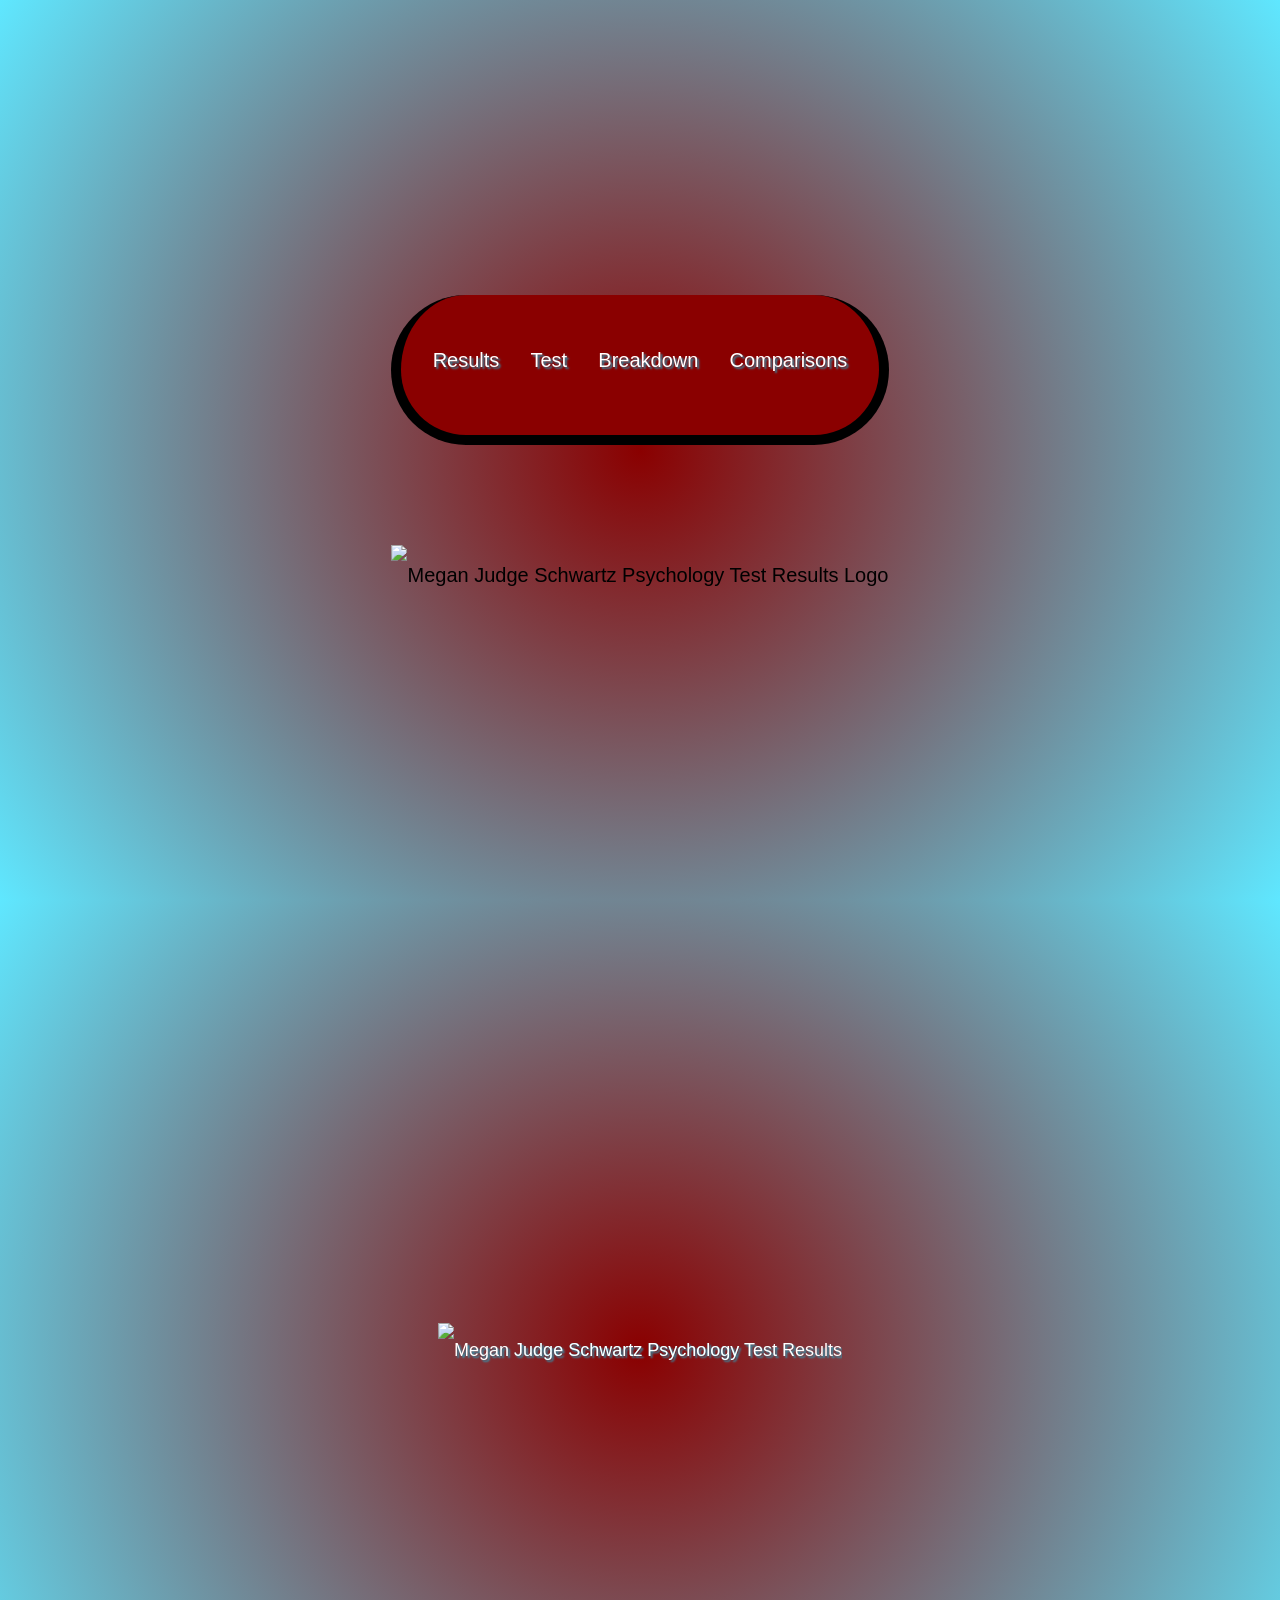
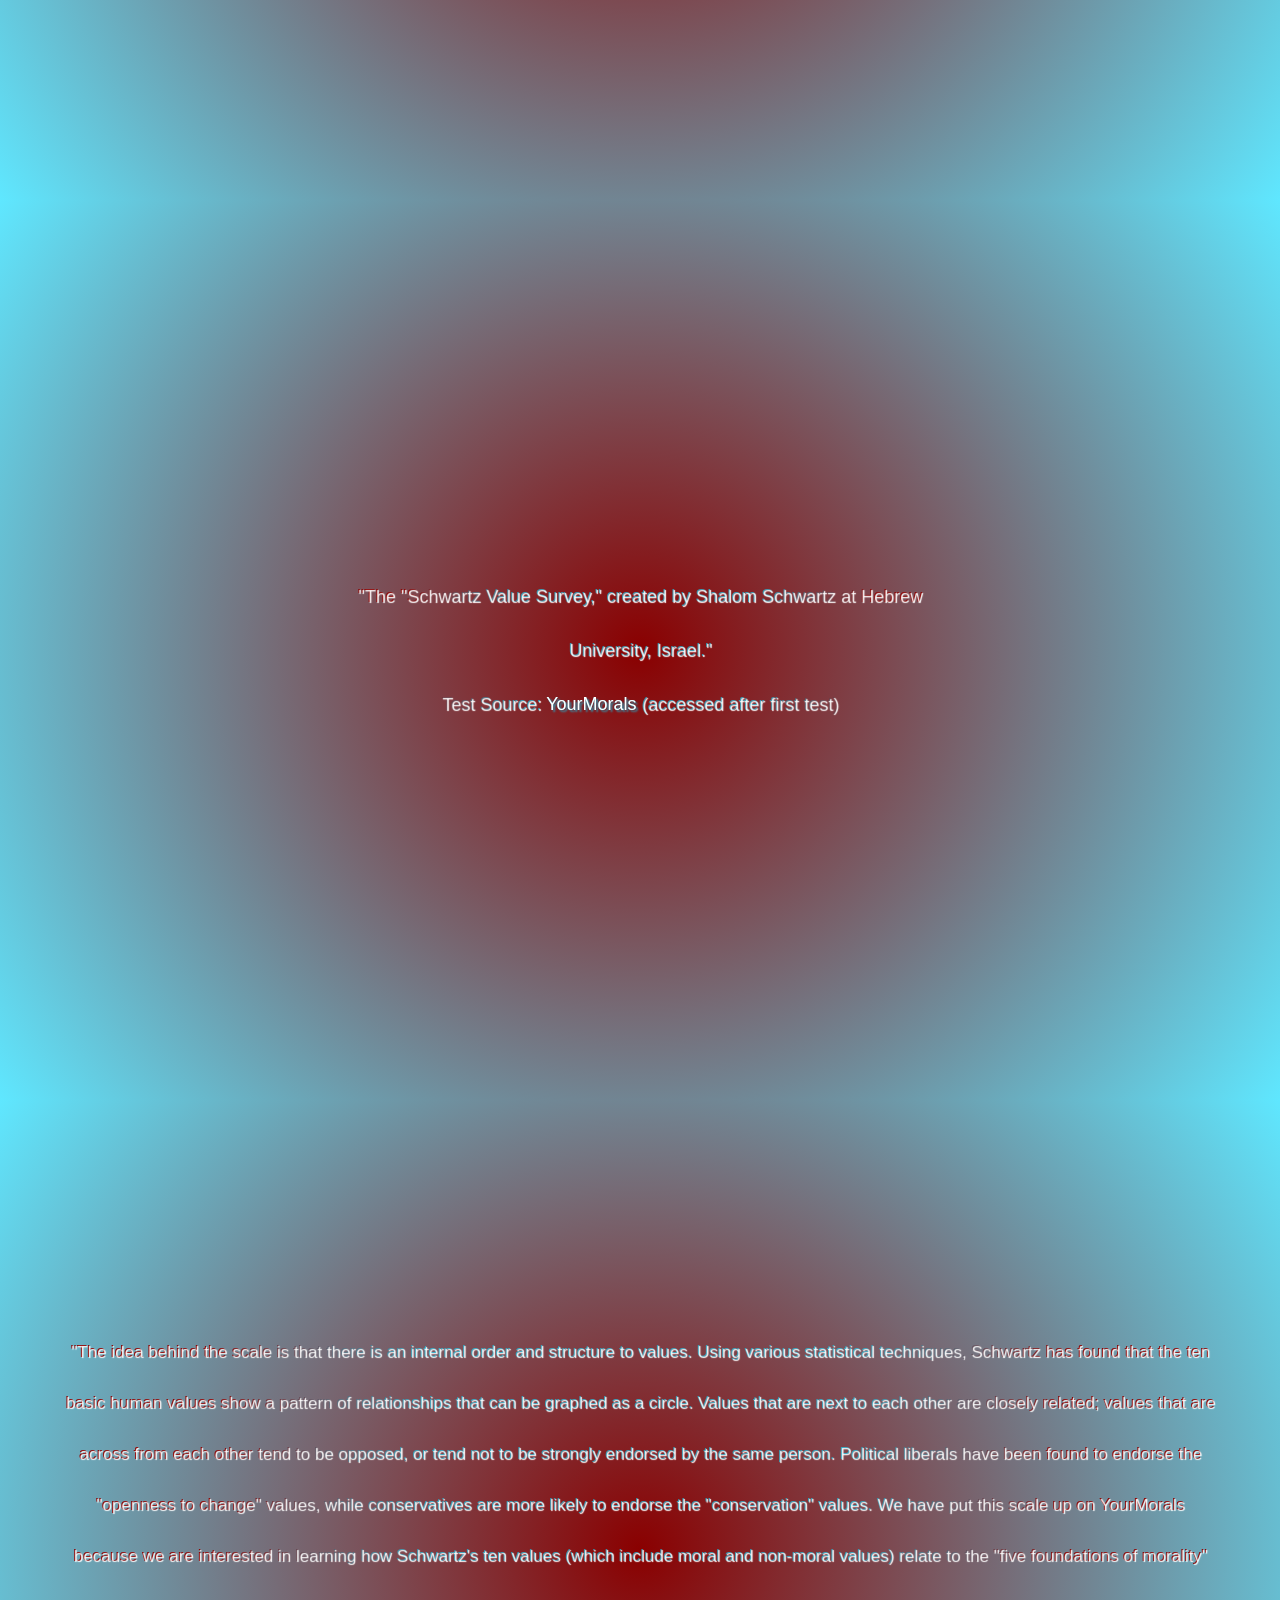
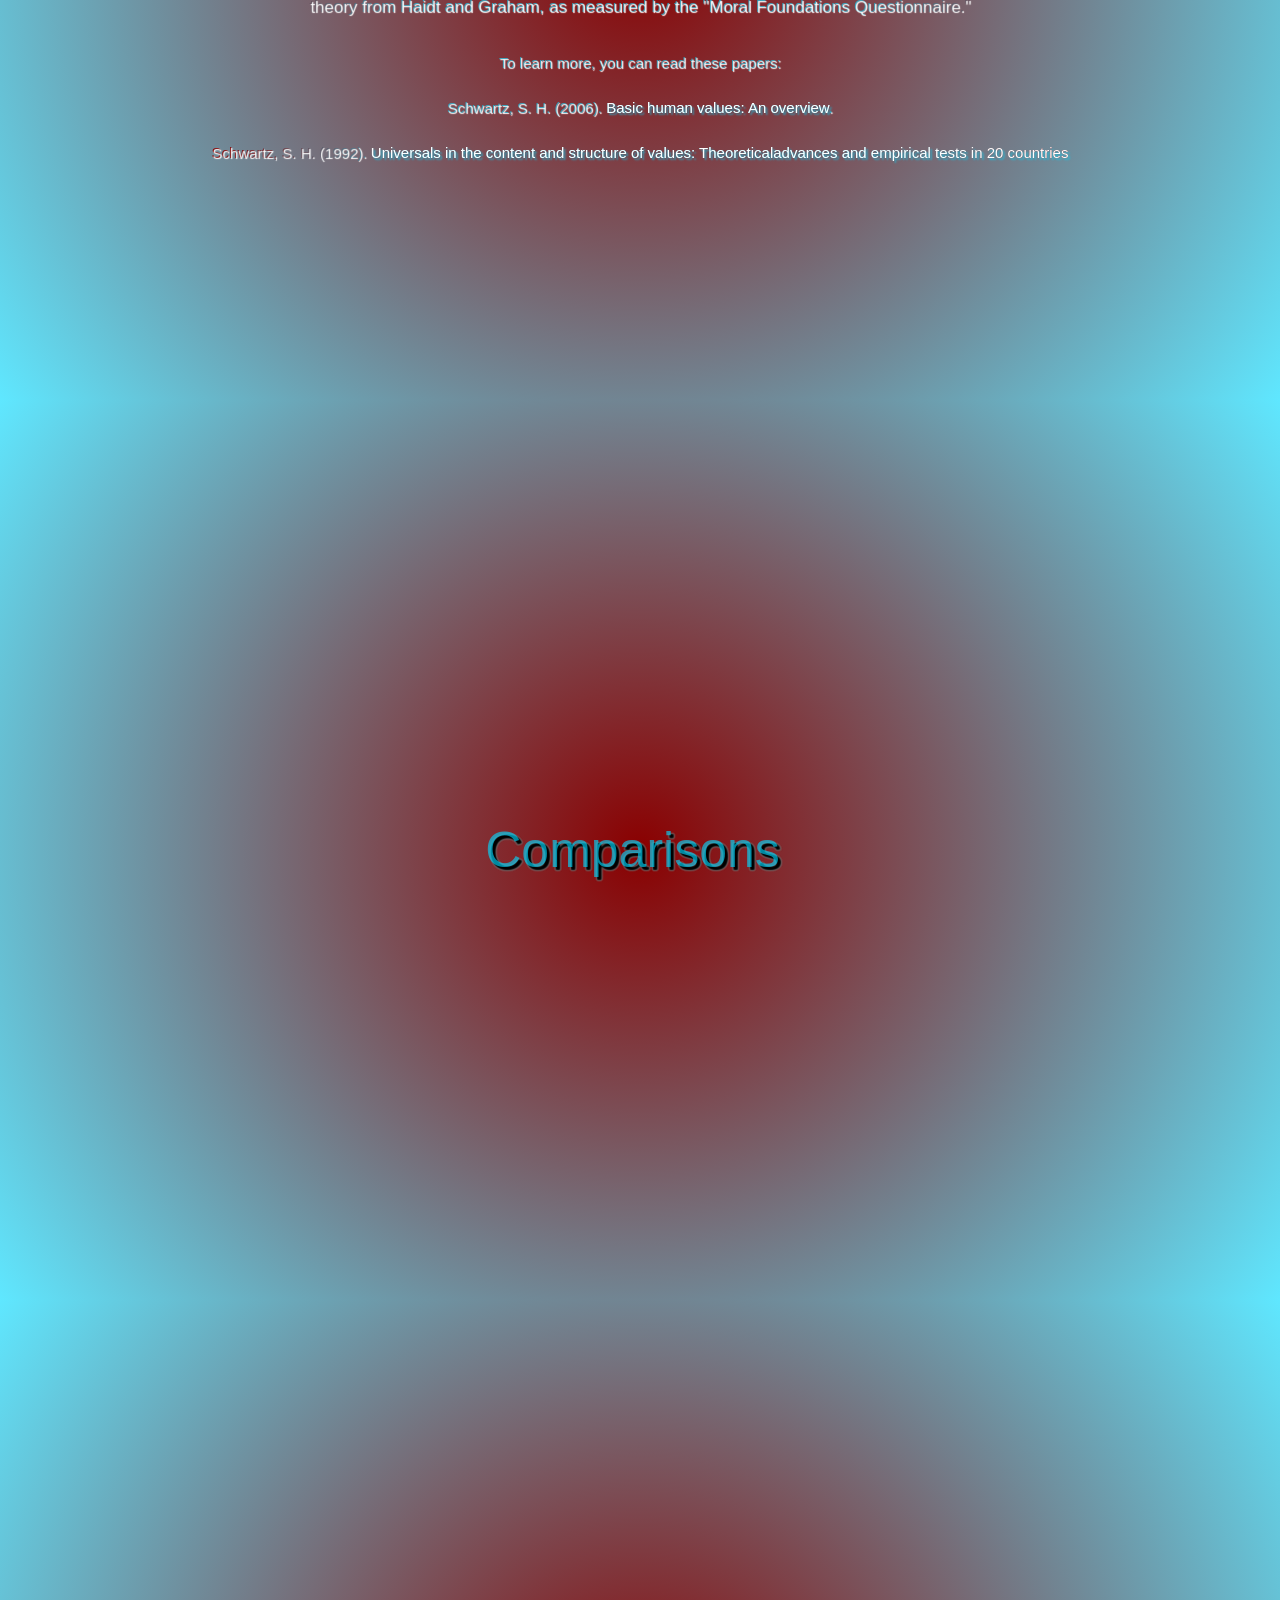
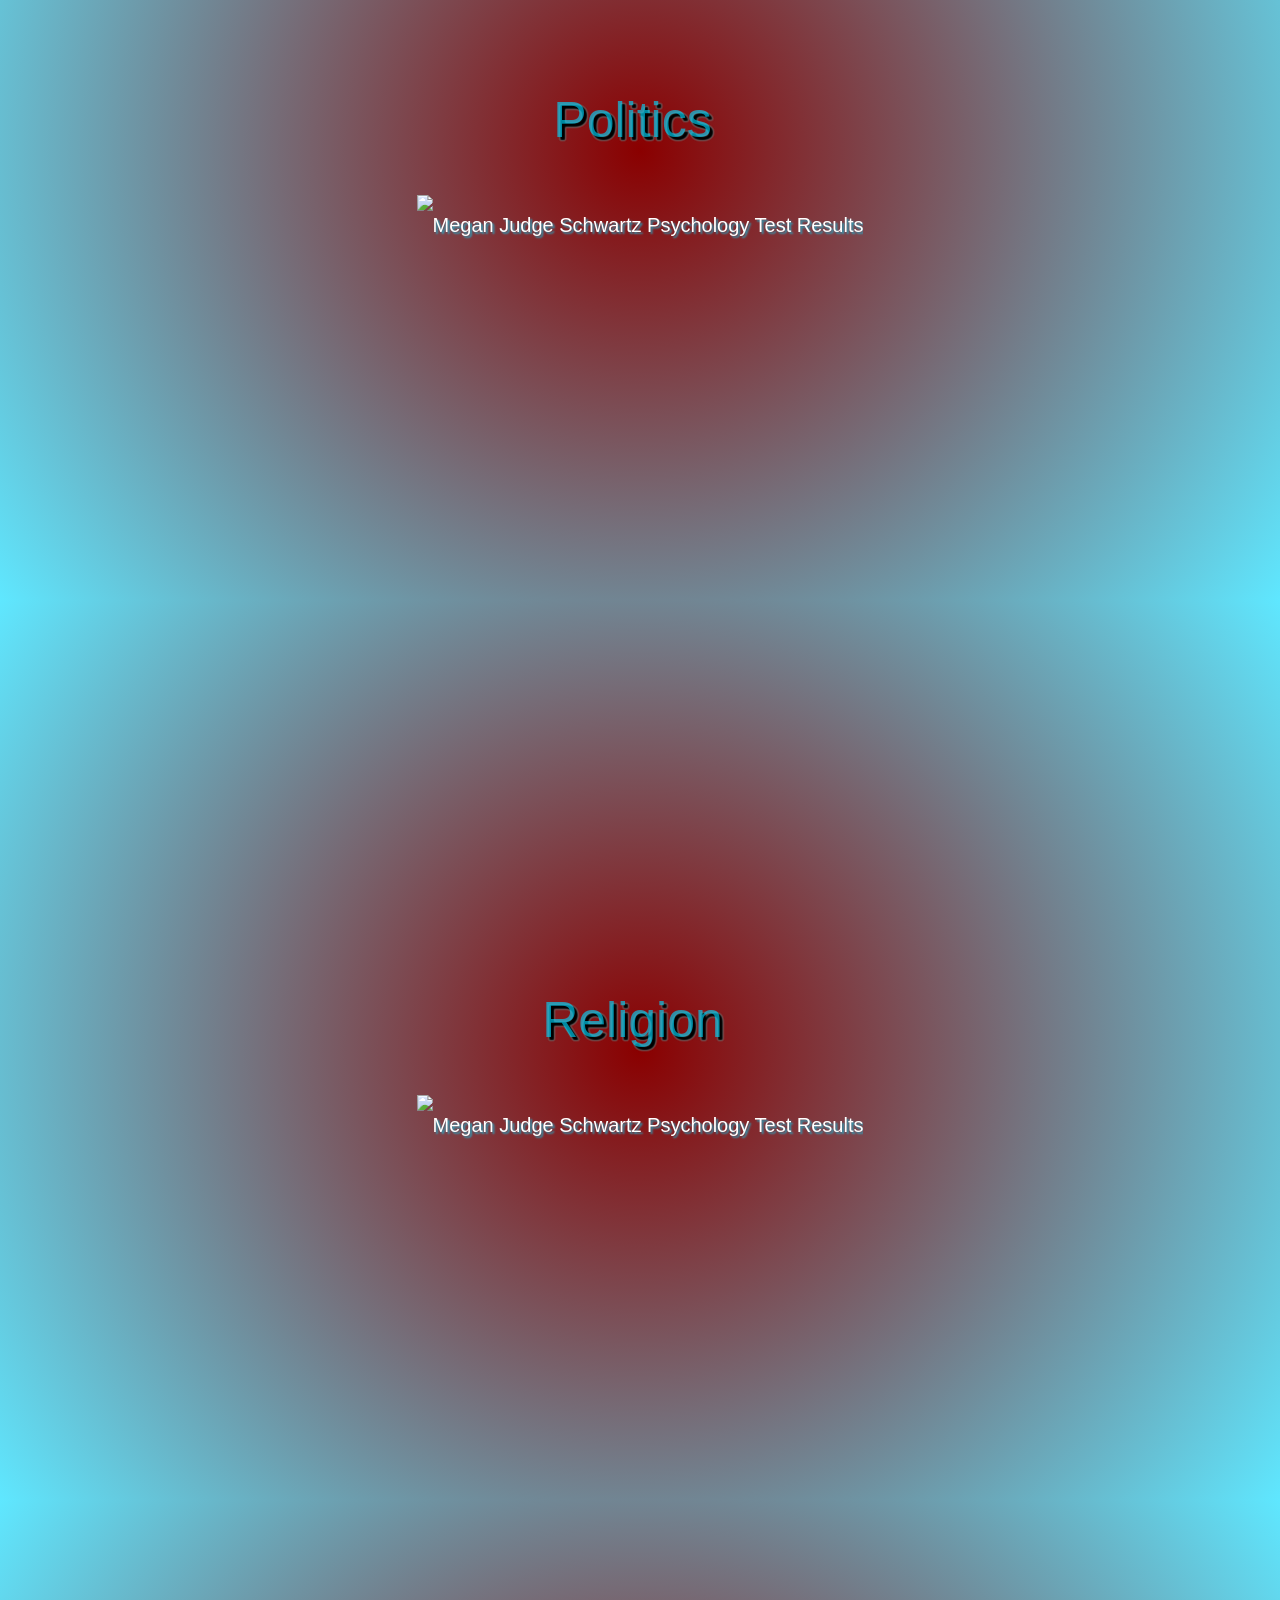
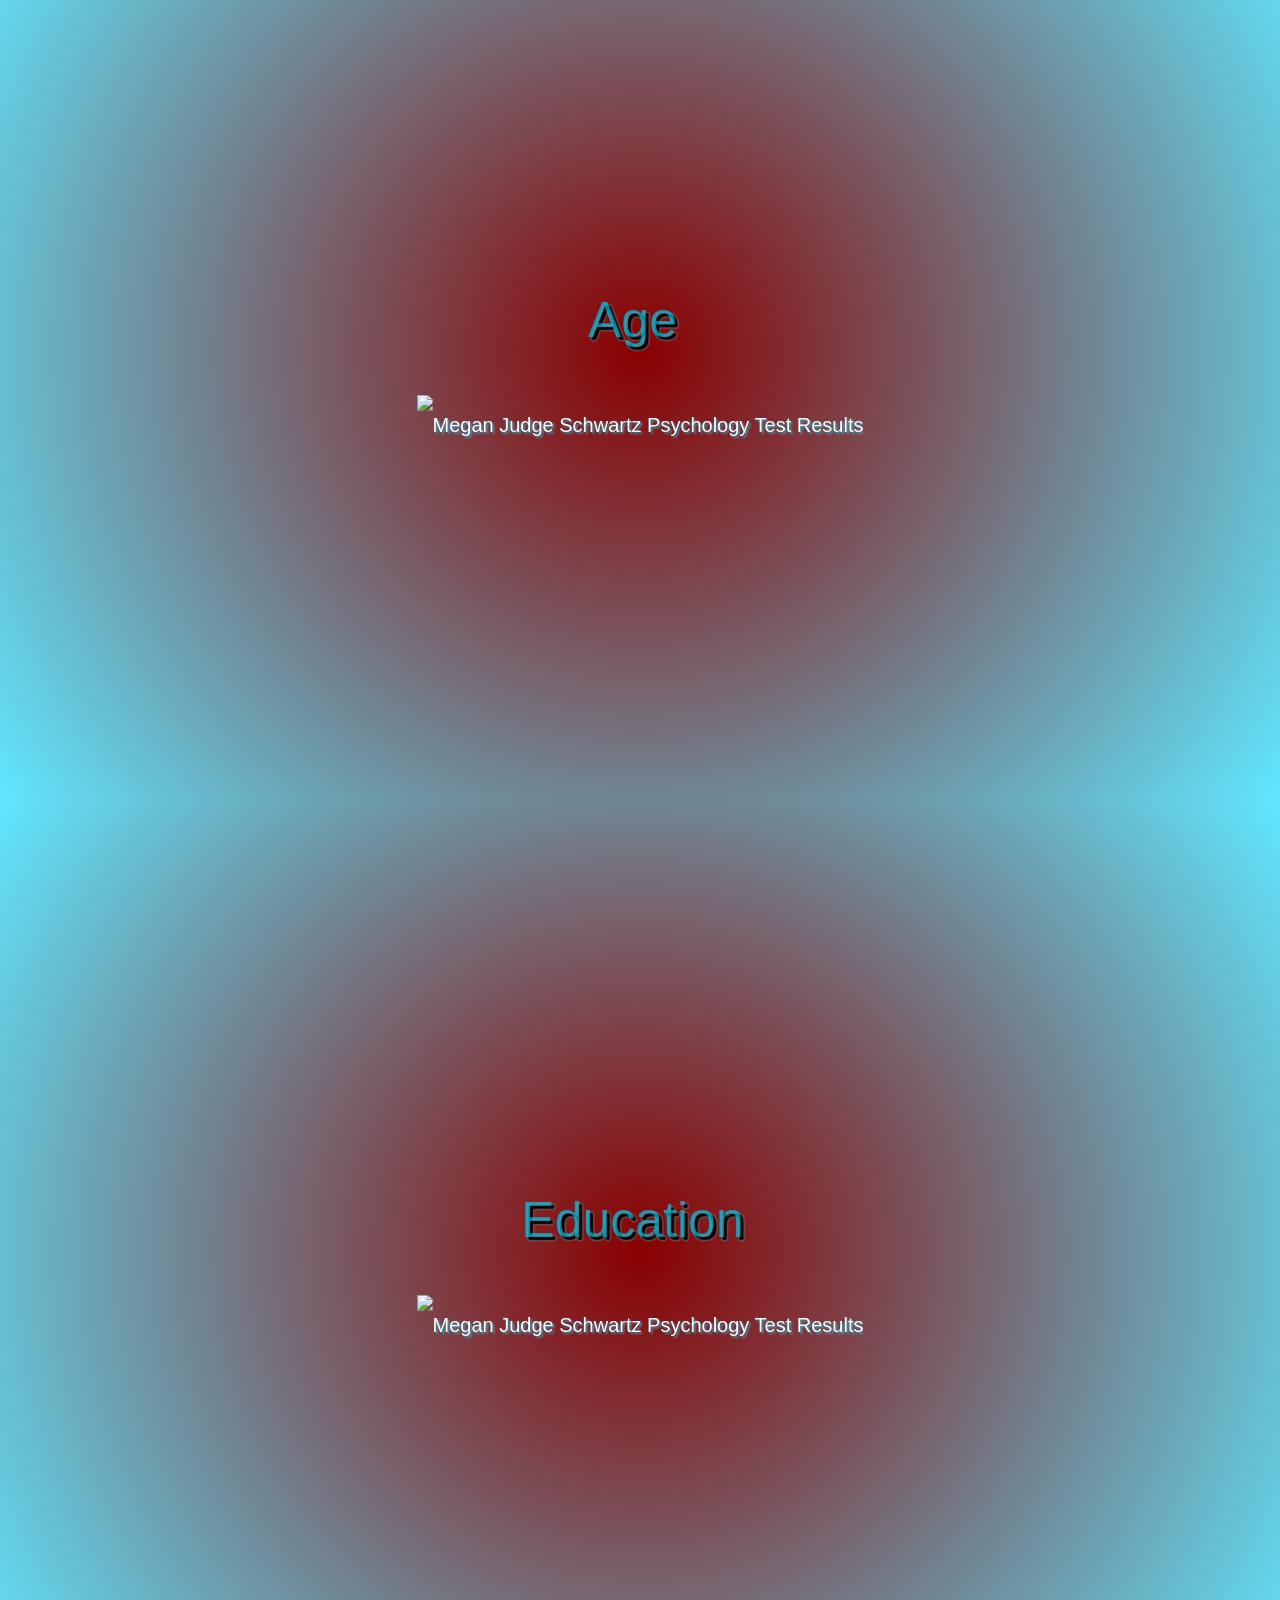
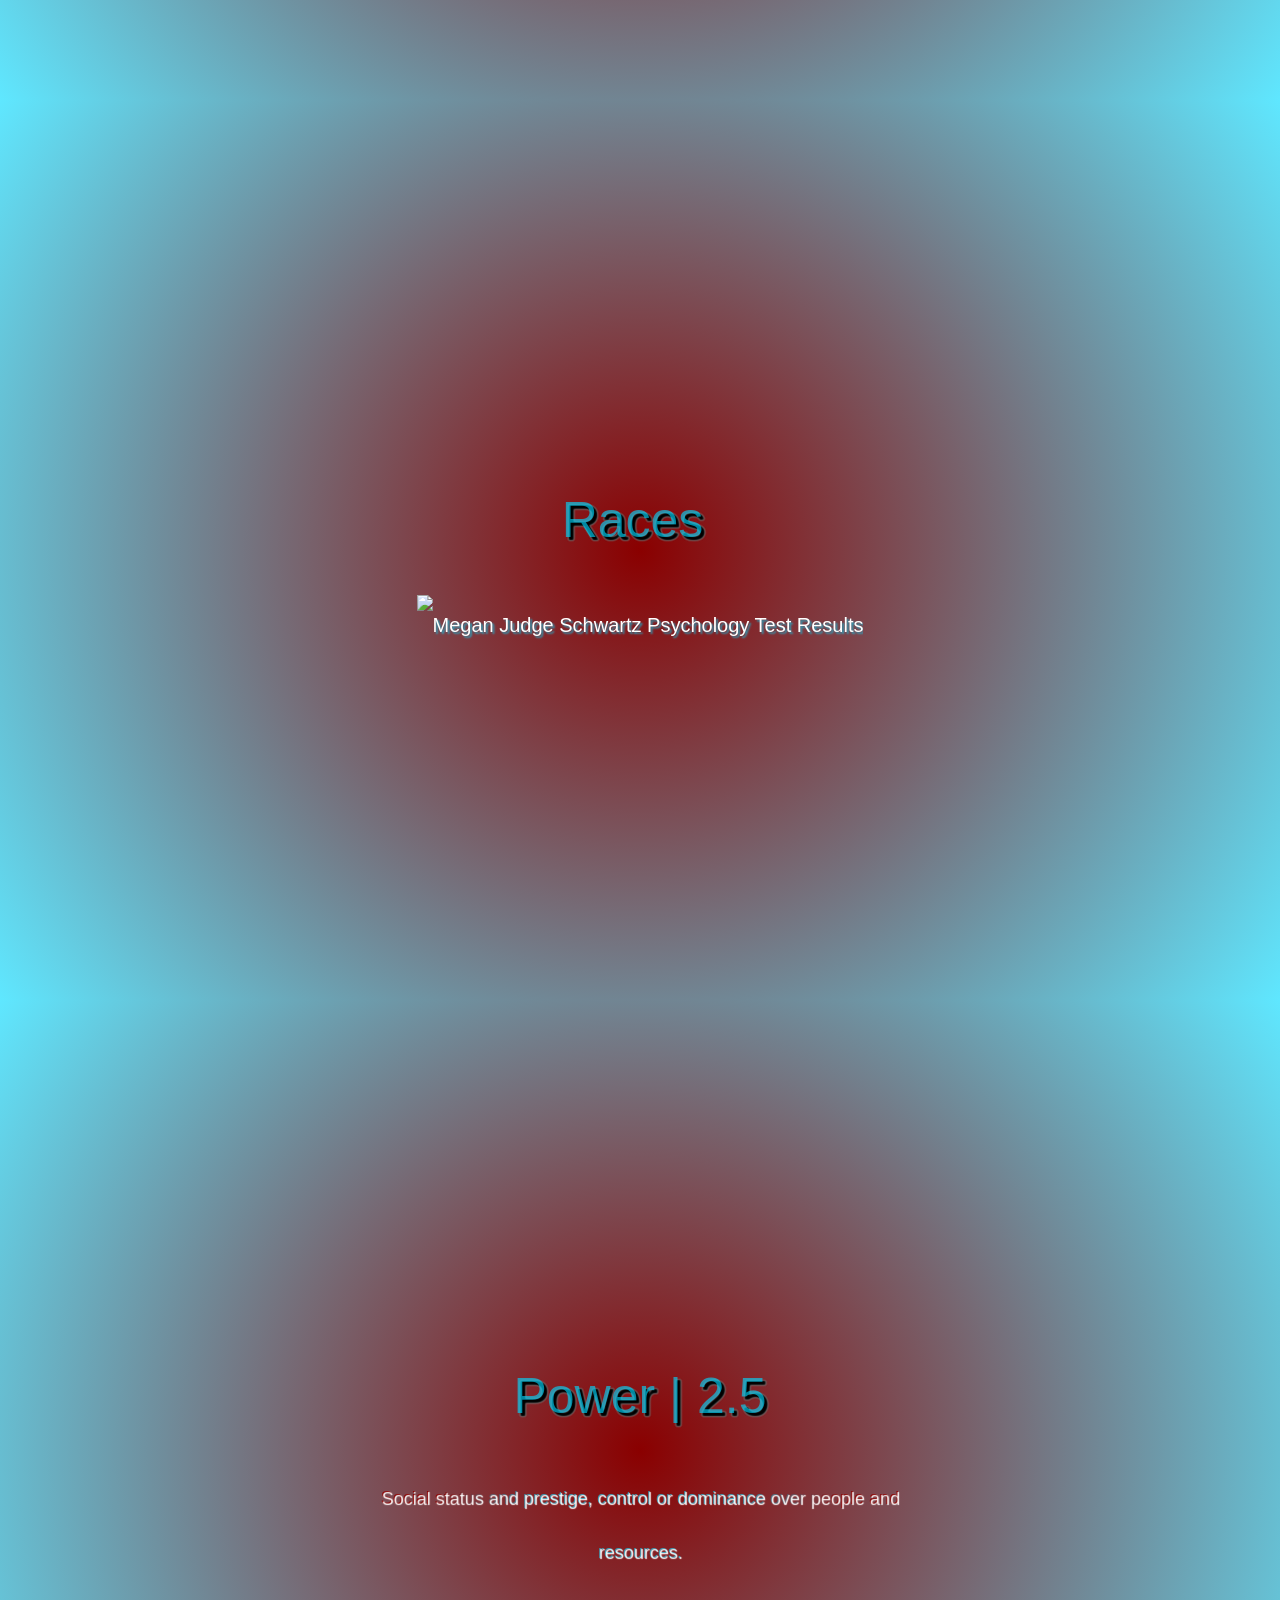
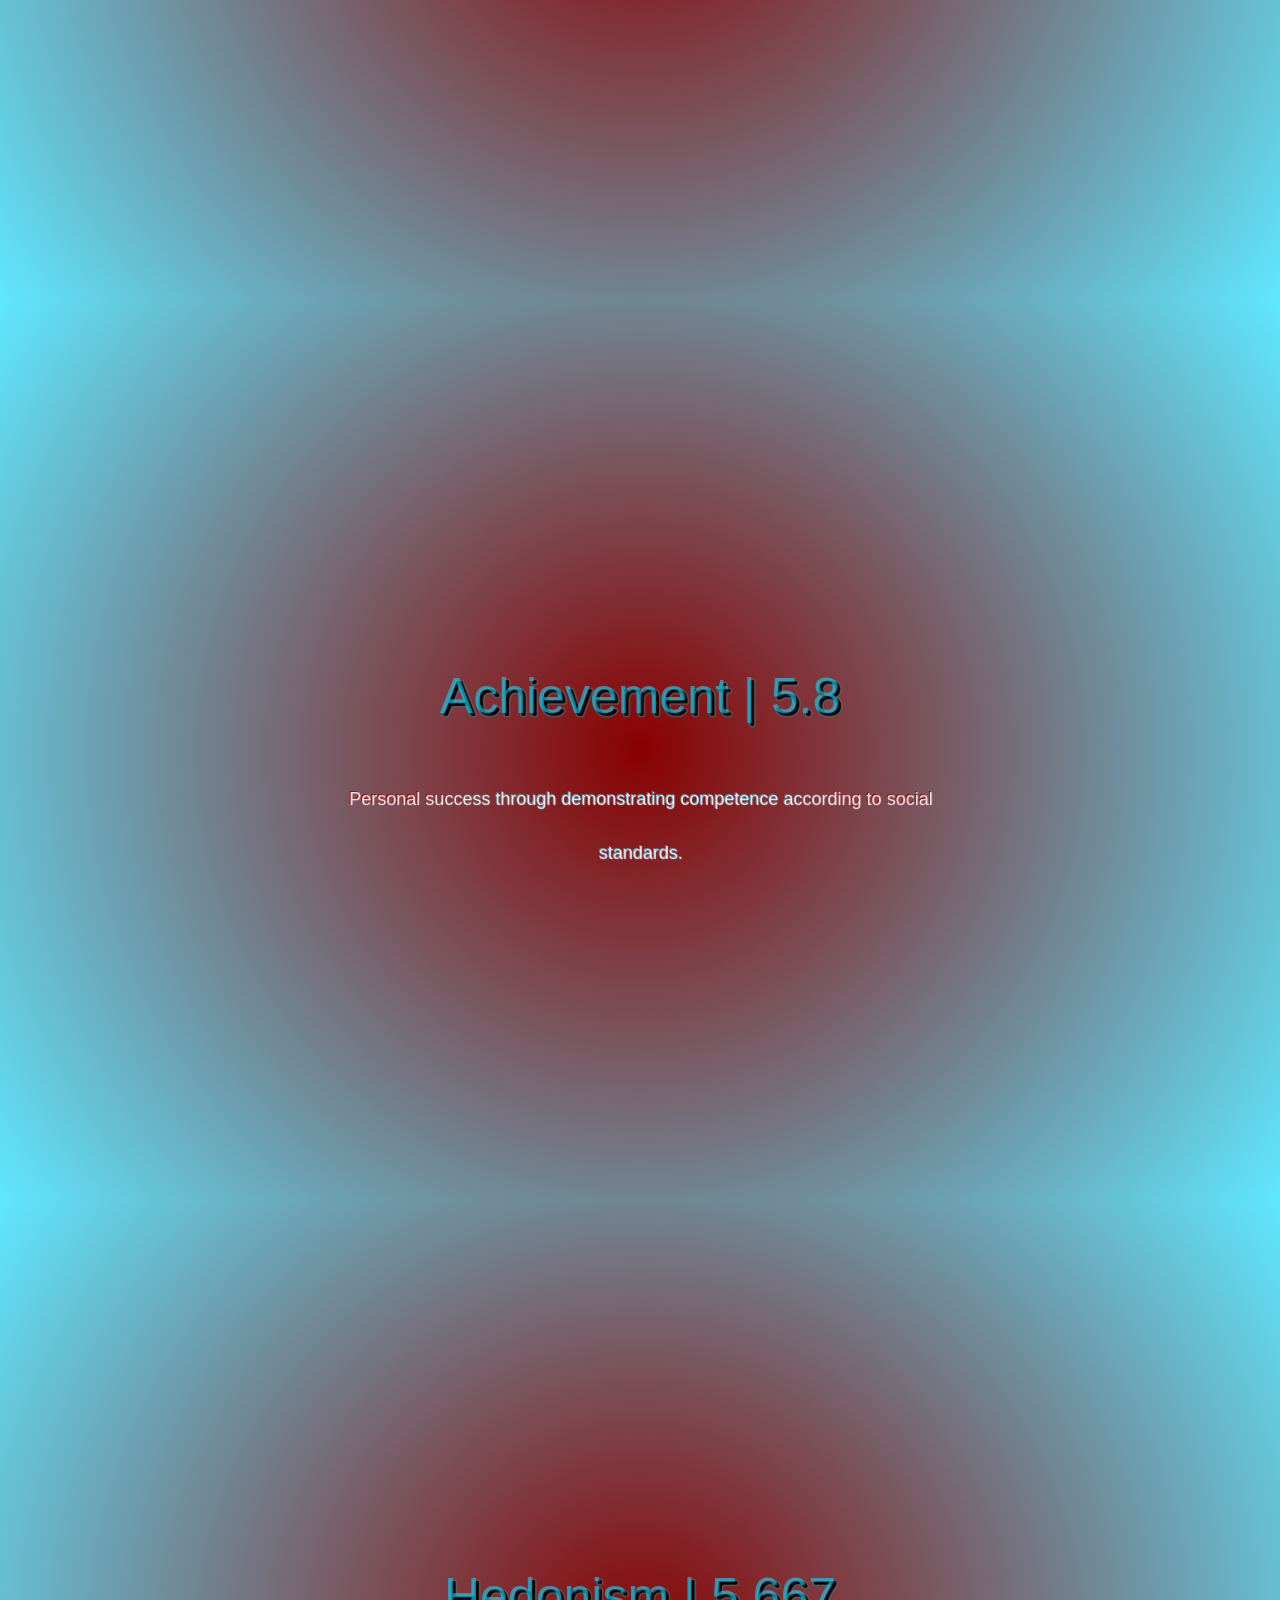
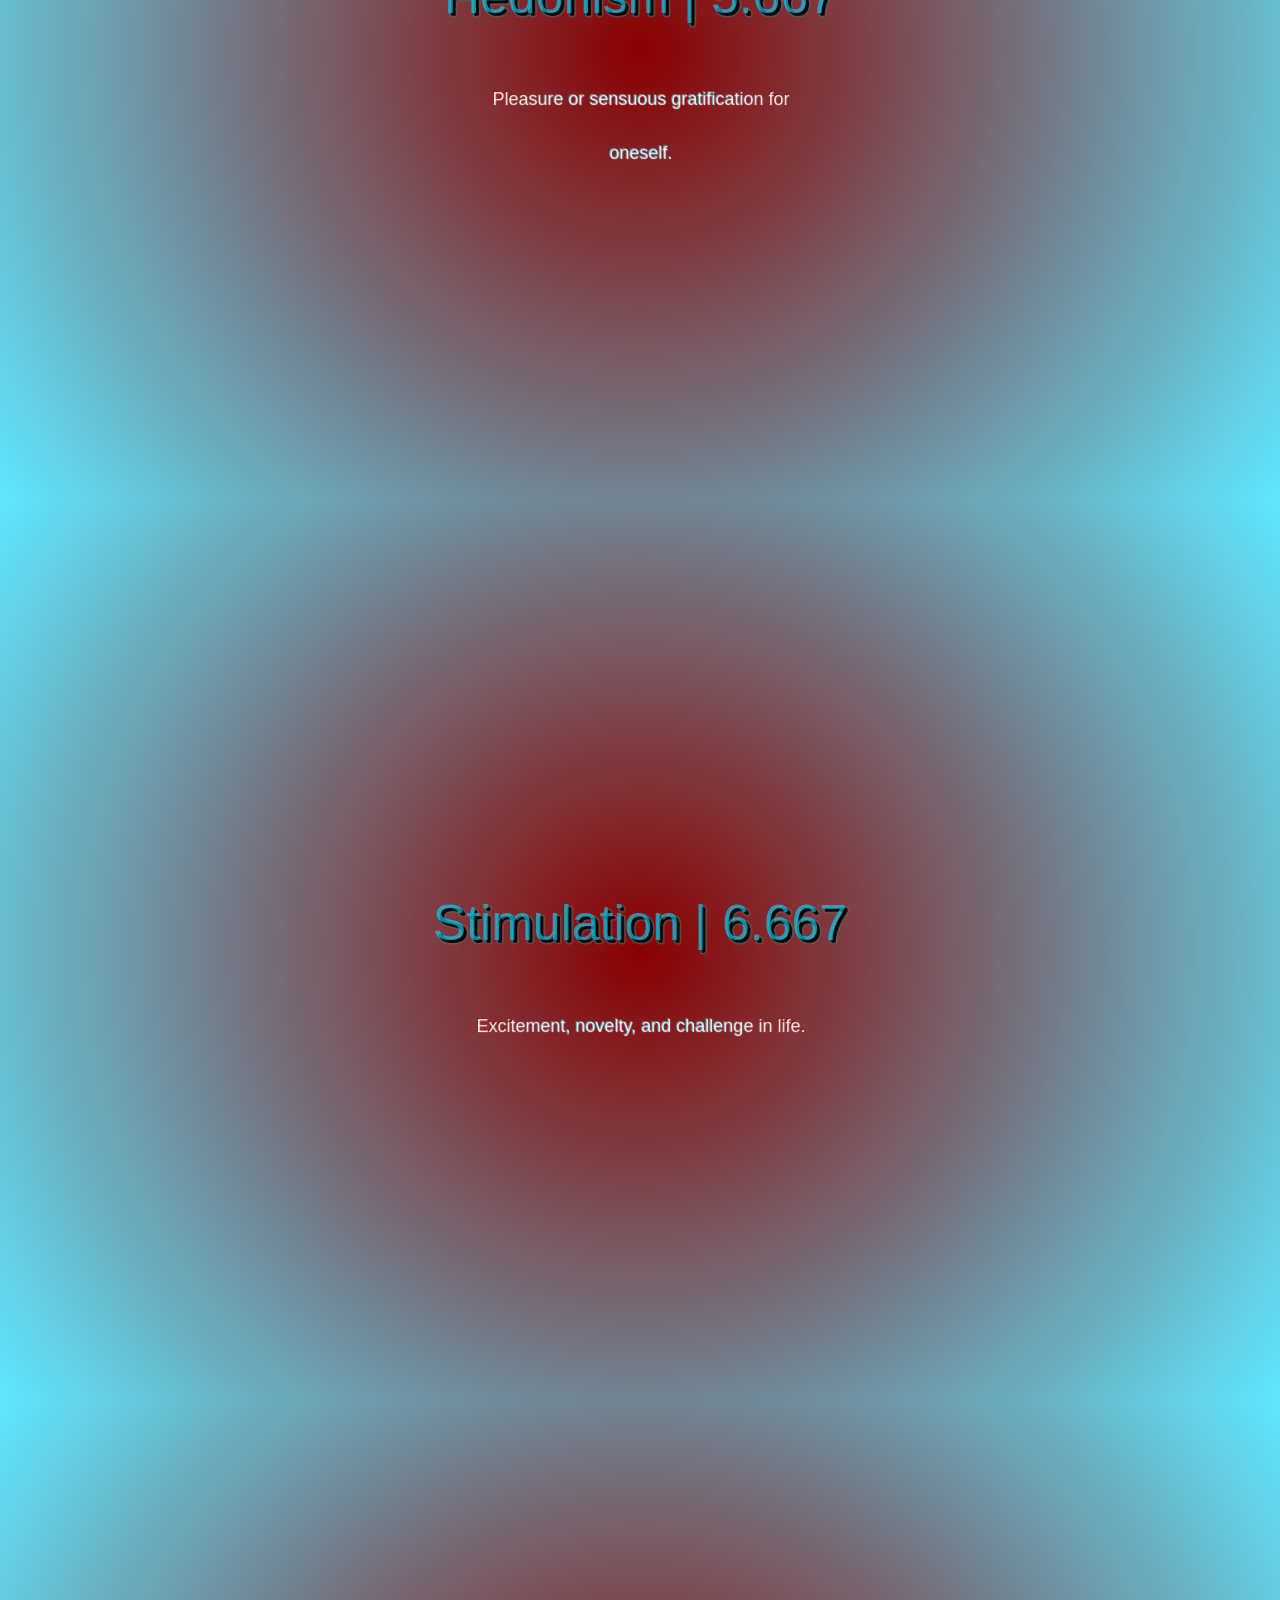
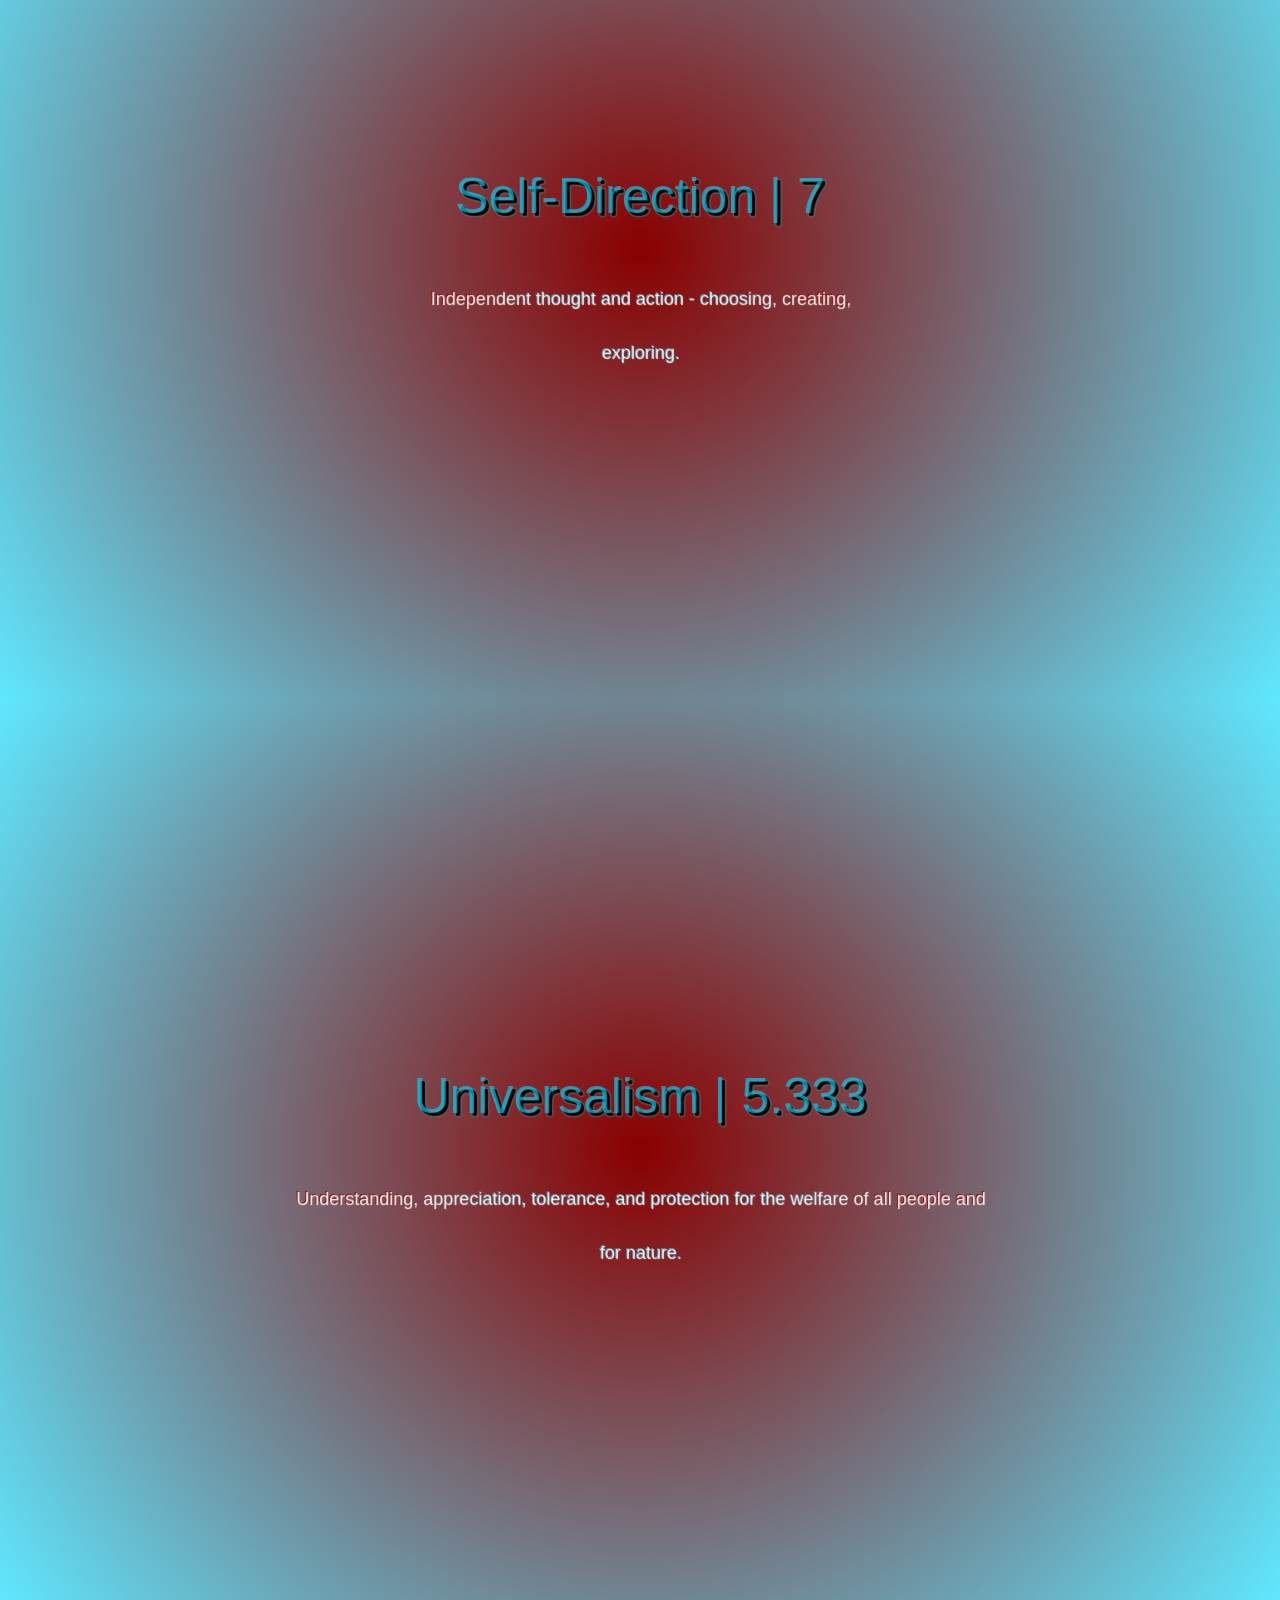
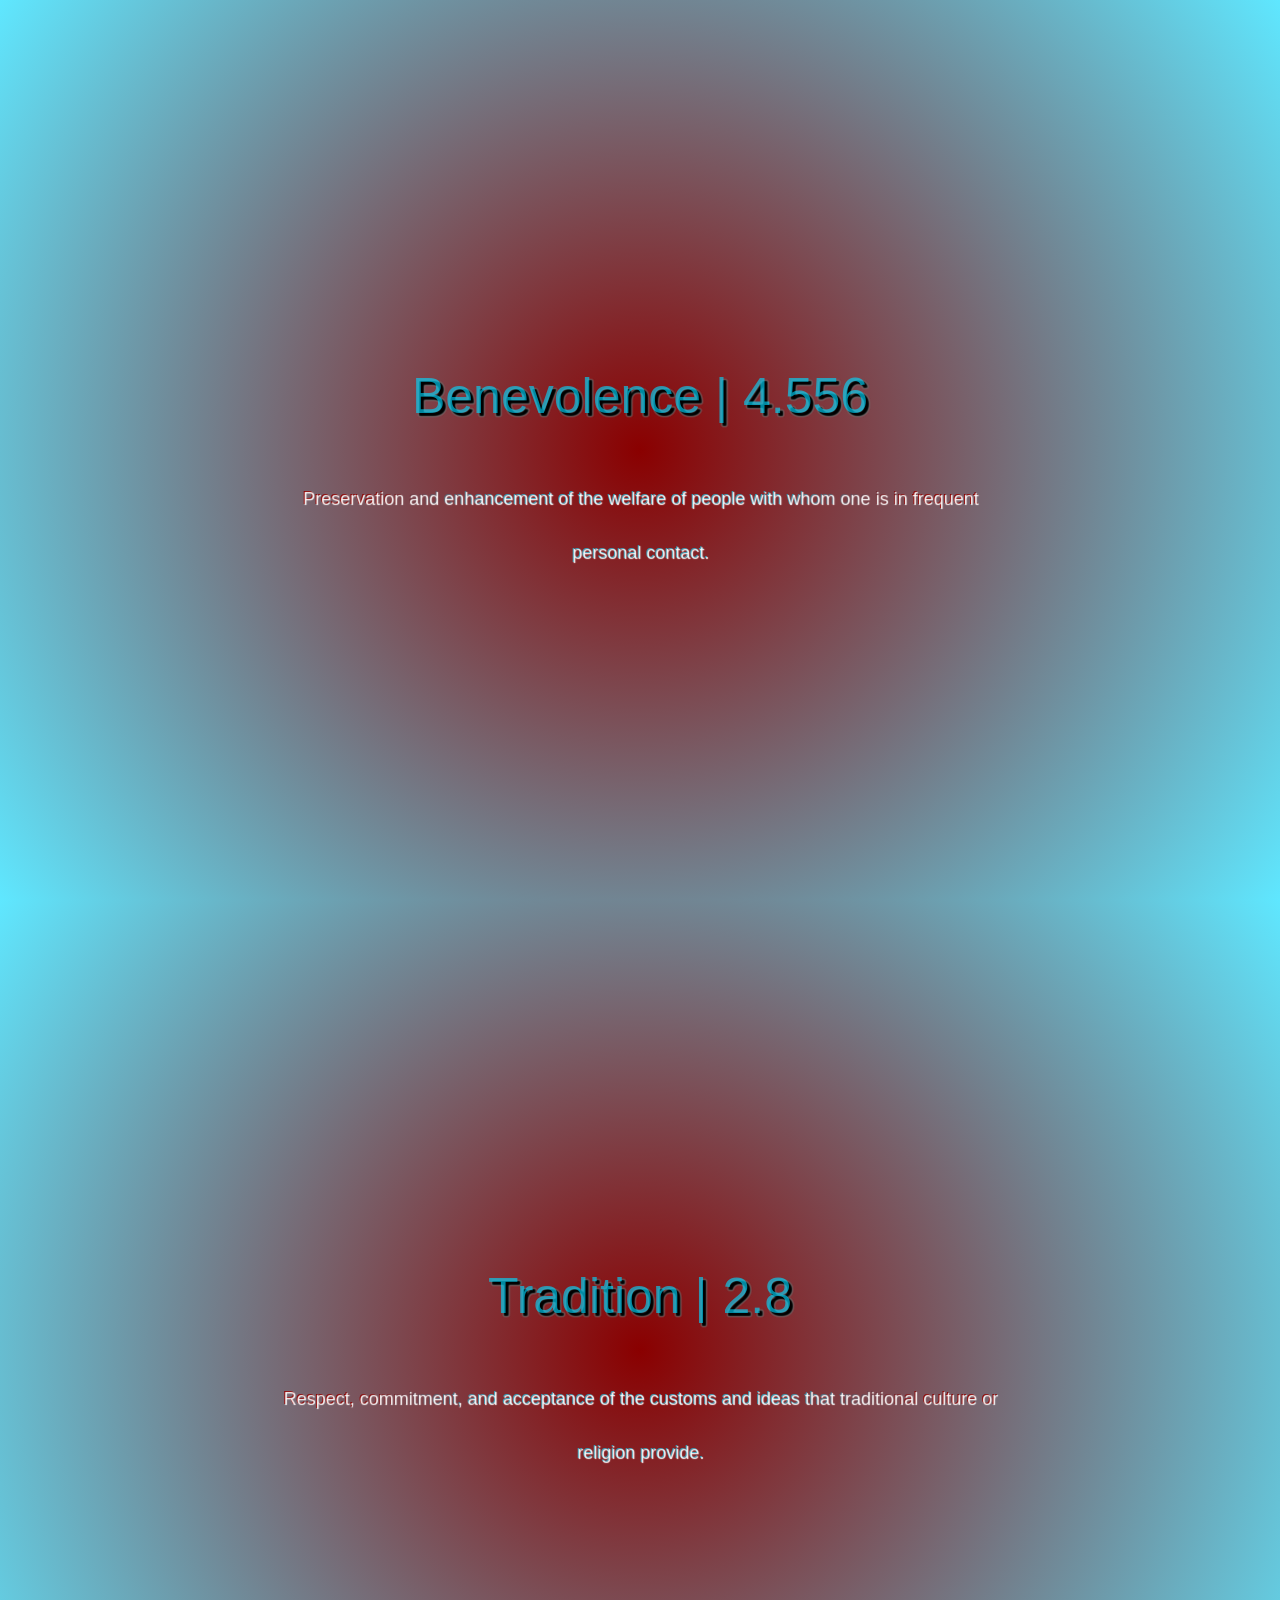
==== index.html @ 8a142ce3 "" ====
<!DOCTYPE html>
<html lang="en">
<head>
<meta charset="UTF-8">
<meta name="viewport" content="width=device-width, initial-scale=1">
<title>Schwartz Psychology Test Results | Megan Judge</title>
<meta property="og:title" content="Schwartz Psychology Test Results | Megan Judge">
<meta property="twitter:title" content="Schwartz Psychology Test Results | Megan Judge">
<meta property="og:site_name" content="Schwartz Psychology Test Results | Megan Judge">
<link rel="stylesheet" type="text/css" href="schwartz.css"> 
<link rel="alternate" href="https://schwartz.jdge.cc" hreflang="en">
<link rel="canonical" href="https://schwartz.jdge.cc">
<meta property="og:url" content="https://schwartz.jdge.cc">
<link rel="icon" href="https://schwartz.jdge.cc/images/schwartz.svg">
<meta property="og:image" itemprop="image" content="https://schwartz.jdge.cc/images/schwartz_thumbnail.png">  
<link itemprop="twitter:image" href="https://schwartz.jdge.cc/images/schwartz_thumbnail.png">
<link itemprop="twitter:image:alt" href="Schwartz Psychology Test Results | Megan Judge">
<link itemprop="thumbnailUrl" href="https://schwartz.jdge.cc/images/schwartz_thumbnail.png">
<meta name="twitter:card" content="summary_large_image">
<meta name="author" content="Megan Judge">
<meta name="robots" content="index, nofollow">
<meta name="date" content="2023-11-01">
<meta property="og:updated_time" content="2023-11-07">
<meta property="og:type" content="article">
<meta property="og:locale" content="en_AU">
<meta name="description" content="Discover Megan Judge's personal values across 10 Schwartz dimensions, from power to universalism, detailed through self-reflection and societal comparisons.">
<meta property="og:description" content="Discover Megan Judge's personal values across 10 Schwartz dimensions, from power to universalism, detailed through self-reflection and societal comparisons.">
<meta property="twitter:description" content="Discover Megan Judge's personal values across 10 Schwartz dimensions, from power to universalism, detailed through self-reflection and societal comparisons.">
<meta name="keywords" content="Schwartz Psychology Test Results, Schwartz Test, Schwartz Psychology, Schwartz Results">
<meta name="subject" content="Schwartz Psychology Test Results">
<meta name="theme-color" content="#00D9FF">
</head>

<body>

<section><a id="home"></a>
    <header>
        <nav>
            
            <input type="checkbox" class="toggle">
            <label for="toggle" class="open">☰</label>
            <span class="menu">
                <label for="toggle" class="close">✘</label>
                <a href="#results">Results</a>
                <a href="#test">Test</a>
                <a href="#breakdown">Breakdown</a>
                <a href="#comparisons">Comparisons</a>
            </span>
        </nav>
        <img src="https://schwartz.jdge.cc/images/schwartz.svg" alt="Megan Judge Schwartz Psychology Test Results Logo">
    </header>
</section>

<main>

    <section><a id="results"></a>
        <p><a href="https://schwartz.jdge.cc/images/schwartz-results.png" target="_blank"><img src="https://schwartz.jdge.cc/images/schwartz_results.png" alt="Megan Judge Schwartz Psychology Test Results"></a></p>
    </section>

    <section>
        <div><a id="test"></a>
            <p>"The "Schwartz Value Survey," created by Shalom Schwartz at Hebrew University, Israel."</p>
            <p>Test Source: <a href="https://yourmorals.org/">YourMorals</a> (accessed after first test)</p>
        </div>
    </section>

    <section>
        <div>
            <p class="small">"The idea behind the scale is that there is an internal order and structure to values. Using various statistical techniques, Schwartz has found that the ten basic human values show a pattern of relationships that can be graphed as a circle. Values that are next to each other are closely related; values that are across from each other tend to be opposed, or tend not to be strongly endorsed by the same person. Political liberals have been found to endorse the "openness to change" values, while conservatives are more likely to endorse the "conservation" values. We have put this scale up on YourMorals because we are interested in learning how Schwartz's ten values (which include moral and non-moral values) relate to the "five foundations of morality" theory from Haidt and Graham, as measured by the "Moral Foundations Questionnaire."</p>
            <p class="small2">To learn more, you can read these papers:</p>
            <p class="small2">Schwartz, S. H. (2006). <a href="https://web.archive.org/web/20210414170821/https://www.yourmorals.org/schwartz.2006.basic%20human%20values.pdf">Basic human values: An overview</a>.</p>
            <p class="small2">Schwartz, S. H. (1992). <a href="https://citeseerx.ist.psu.edu/document?repid%20=rep1&type=pdf&doi=dc49e27d0ed890cd3ed2e80ca0b0107207f12a64">Universals in the content and structure of values: Theoreticaladvances and empirical tests in 20 countries</a></p>
        </div>
    </section>

    <section><a id="comparisons"></a>
        <div>
            <span class="dimension">Comparisons</span>
        </div>
    </section>
    <section class="panel">
        <div>
            <span class="dimension">Politics</span>
            <br>
            <a href="https://schwartz.jdge.cc/images/schwartz_politics_2023-11-02.png" target="_blank" rel="noopener">
                <img src="https://schwartz.jdge.cc/images/schwartz_politics_2023-11-02.png" alt="Megan Judge Schwartz Psychology Test Results">
            </a>
        </div>
    </section>
    <section class="panel">
        <div>
            <span class="dimension">Religion</span>
            <br>
            <a href="https://schwartz.jdge.cc/images/schwartz_religion_2023-11-02.png" target="_blank" rel="noopener">
                <img src="https://schwartz.jdge.cc/images/schwartz_religion_2023-11-02.png" alt="Megan Judge Schwartz Psychology Test Results">
            </a>
        </div>
    </section>
    <section class="panel">
    <div>
        <span class="dimension">Age</span>
        <br>
        <a href="https://schwartz.jdge.cc/images/schwartz_age_2023-11-02.png" target="_blank" rel="noopener">
            <img src="https://schwartz.jdge.cc/images/schwartz_age_2023-11-02.png" alt="Megan Judge Schwartz Psychology Test Results">
        </a>
    </div>
    </section>
    <section class="panel">
        <div>
            <span class="dimension">Education</span>
            <br>
            <a href="https://schwartz.jdge.cc/images/schwartz_education_2023-11-02.png" target="_blank" rel="noopener">
                <img src="https://schwartz.jdge.cc/images/schwartz_education_2023-11-02.png" alt="Megan Judge Schwartz Psychology Test Results">
            </a>
        </div>
    </section>
    <section class="panel">
        <div>
            <span class="dimension">Races</span>
            <br>
            <a href="https://schwartz.jdge.cc/images/schwartz_races_2023-11-02.png" target="_blank" rel="noopener">
                <img src="https://schwartz.jdge.cc/images/schwartz_races_2023-11-02.png" alt="Megan Judge Schwartz Psychology Test Results">
            </a>
        </div>
    </section>

    <section><a id="breakdown"></a>
        <div>
            <span class="dimension">Power |</span><span class="result">2.5</span>
            <p>Social status and prestige, control or dominance over people and resources.</p>
        </div>
    </section>

    <section><a id="achievement"></a>
        <div>
            <span class="dimension">Achievement |</span><span class="result">5.8</span>
            <p>Personal success through demonstrating competence according to social standards.</p>
        </div>
    </section>

    <section><a id="hedonism"></a>
        <div>
            <span class="dimension">Hedonism |</span><span class="result">5.667</span>
            <p>Pleasure or sensuous gratification for oneself.</p>
        </div>
    </section>

    <section><a id="stimulation"></a>
        <div>
            <span class="dimension">Stimulation |</span><span class="result">6.667</span>
            <p>Excitement, novelty, and challenge in life.</p>
        </div>
    </section>

    <section><a id="self-direction"></a>
        <div>
            <span class="dimension">Self-Direction |</span><span class="result">7</span>
            <p>Independent thought and action - choosing, creating, exploring.</p>
        </div>
    </section>

    <section><a id="universalism"></a>
        <div>
            <span class="dimension">Universalism |</span><span class="result">5.333</span>
            <p>Understanding, appreciation, tolerance, and protection for the welfare of all people and for nature.</p>
        </div>
    </section>

    <section><a id="benevolence"></a>
        <div>
            <span class="dimension">Benevolence |</span><span class="result">4.556</span>
            <p>Preservation and enhancement of the welfare of people with whom one is in frequent personal contact.</p>
        </div>
    </section>

    <section><a id="tradition"></a>
        <div>
            <span class="dimension">Tradition |</span><span class="result">2.8</span>
            <p>Respect, commitment, and acceptance of the customs and ideas that traditional culture or religion provide.</p>
        </div>
    </section>

    <section><a id="conformity"></a>
        <div>
            <span class="dimension">Conformity |</span><span class="result">2</span>
            <p>Restraint of actions, inclinations, and impulses likely to upset or harm others and violate social expectations or norms.</p>
        </div>
    </section>

    <section><a id="security"></a>
        <div>
            <span class="dimension">Security |</span><span class="result">2.714</span>
            <p>Safety, harmony, and stability of society, of relationships, and of self.</p>
        </div>
    </section>
    <script src="/script.js" defer></script>
</main>

<footer>
    <section>
        <div>
            <p>2023 Design © Megan Judge</a></p>
        </div>
    </section>
</footer>

</body>
</html>
---- schwartz.css ----
/* Menu */

.open, .close { /* Position icons */
    cursor: pointer;
    position: absolute;
    height: 4px;
    top: 0;
    right: 0;
    padding: 35px;
    overflow: hidden;
    color: rgb(138, 0, 0);
    font-size: 30px;
    line-height: 1;
}

.toggle { /* Hides the checkbox under the open/close icons */
    cursor: pointer;
    position: fixed;
    width: 50px;
    height: 50px;
    z-index: 3;
    right: 0;
    top: 20px;
    margin-right: 25px;
    opacity: 0;
}

.menu { /* Toolbar */
    position: relative;
    display: flex;
    flex-wrap: wrap;
    align-items: center;
    justify-content: space-evenly;
    flex-direction: row;
    text-align: center;
    gap: 25px;
    background: rgb(138, 0, 0);
    text-shadow: 2px 2px 2px black;
    transition: all 0.3s ease-in-out;
    border-radius: 100px;
    font-size: calc(15px + 0.390625vw);
    padding: 35px 25px 45px 25px;
    margin-bottom: 100px;
    border-right: 10px solid black;
    border-bottom: 10px solid black;
    border-left: 10px solid black;
}

a {
    text-decoration: none;
    color: white;
    text-shadow: 2px 2px 2px rgba(0, 217, 255, 0.628);
}

a:hover {
    box-shadow: 0 -5px 0px rgba(0, 217, 255, 0.628) inset,
    500px 0 0 rgba(255,255,255,0.03) inset;
}

/* Mobile */

@media only screen and (max-width: 800px) { /* Style side menu */
    .menu {
        position: fixed;
        flex-direction: column;
        justify-content: space-around;
        flex-flow: wrap;
        height: 70vh;
        width: 400px;
        right: -400px;
        top: 0;
        padding: 50px;
        background: rgb(138, 0, 0);
        text-shadow: 2px 2px 2px black;
        transition: all 0.3s ease-in-out;
        border-radius: 100px 0px 0px 100px;
        box-shadow: 5px -5px 0px 0px rgba(0, 217, 255, 0.628) inset;
    }
   
    .open, .close { /* When mobile menu loads */
        display: block;
    }

    .toggle:checked ~ .menu { /* Remove right: -400px; which makes it pan in/show */
        right: 0;
    }

    img {
        width: 90%;
        display: inline-block;
        flex-wrap: wrap;
        align-items: center;
        justify-content: center;
    }

    .menu a {
        padding: 35px 25px 45px 25px;
    }  
}

@media only screen and (min-width: 800px) { /* Hide open icon on mobile */
    .close {
        display: none;
    }

    .open {
        display: none;
    }
    
}

/* Full Page */

.top {
	position: fixed;
	padding: 0px 15px 0px 15px;
	background: rgba(0, 217, 255, 0.628);
	border-radius: 100px;
	box-shadow: 3px 3px 10px #000000;
    color: rgb(138, 0, 0);
    font-size: 30px;
    right: 20px;
    bottom: 25px;
}

p {
    padding-left: 5%;
    padding-right: 5%;
    font-size: calc(13px + 0.390625vw);
    background: linear-gradient(to right, rgb(138, 0, 0), rgb(138, 0, 0), rgba(0, 217, 255, 0.628), rgba(0, 217, 255, 0.628), rgba(0, 217, 255, 0.628), rgb(138, 0, 0), rgb(138, 0, 0));
    -webkit-background-clip: text; /* Chromium */
    -moz-background-clip: text; /* Gecko */
    background-clip: text;
    color: transparent;
    text-shadow:
    1px 1px 1px white;
}

.small {
    font-size: calc(8px + 1vmin);
    padding-bottom: 8px;
}

.small2 {
    font-size: calc(6px + 1vmin);
}

footer img {
    width: 200px;
}

.scroll-sections {
  scroll-snap-type: y mandatory;
}

html.zoomed {
  scroll-snap-type: none !important;
}

.scroll-sections > section {
  scroll-snap-align: start;
  scroll-snap-stop: always;
}

.scroll-sections.zoomed {
  scroll-snap-type: none !important;
}

.dimension {
    color:  rgba(0, 217, 255, 0.628);
    text-shadow:
    3px 3px 2px black,
    3px 3px 2px black,
    3px 3px 2px white,
    3px 3px 2px white;
    font-size: 50px;
    padding-right: 15px;
    font-family: 'Electronik', Arial, sans-serif;
}

.result {
    color: rgba(0, 217, 255, 0.628);
    text-shadow:
    3px 3px 2px black,
    3px 3px 2px black,
    3px 3px 2px white,
    3px 3px 2px white;
    font-size: 50px;
    font-family: 'Electronik', Arial, sans-serif;
}

section {
    background: radial-gradient(circle, rgb(138, 0, 0) 0%, rgba(0, 217, 255, 0.628) 100%);
    min-height: 100vh;
    line-height: 3;
    overflow-x: hidden;
    display: flex;
    justify-content: center;
    align-items: center;
    text-align: center;
    scroll-snap-align: start;
}

body {
    font-size: calc(15px + 0.390625vw);
    font-family: 'Maccoy Regular', Arial, sans-serif;
}

* {
    scroll-snap-type: y mandatory;
    box-sizing: border-box;
    padding: 0;
    margin: 0;
    scrollbar-color: rgba(0, 217, 255, 0.628), rgb(138, 0, 0) 100%; /* Gecko */
    scrollbar-width: thin; /* Gecko */
}

html::-webkit-scrollbar-track { /* Chromium */
    background: rgba(0, 217, 255, 0.628);
    box-shadow: inset 1px 1px 5px black ;
}
  
html::-webkit-scrollbar, /* Chromium */
html::-webkit-scrollbar-thumb,
html::-webkit-scrollbar-thumb:hover,
html::-webkit-scrollbar-thumb:active {
    background: linear-gradient(0deg, rgb(138, 0, 0), rgba(0, 217, 255, 0.628));
    border-radius: 20px;
    width: 10px;
}

/* Fonts */

@font-face { /* Paragraph */
    font-family: 'Electronik';
    src: url('fonts/Electronik.ttf');
    font-style: normal;
}

@font-face { /* Titles */
    font-family: 'Maccoy Regular';
    src: url('fonts/Maccoy_Regular.otf');
    font-style: normal;
}
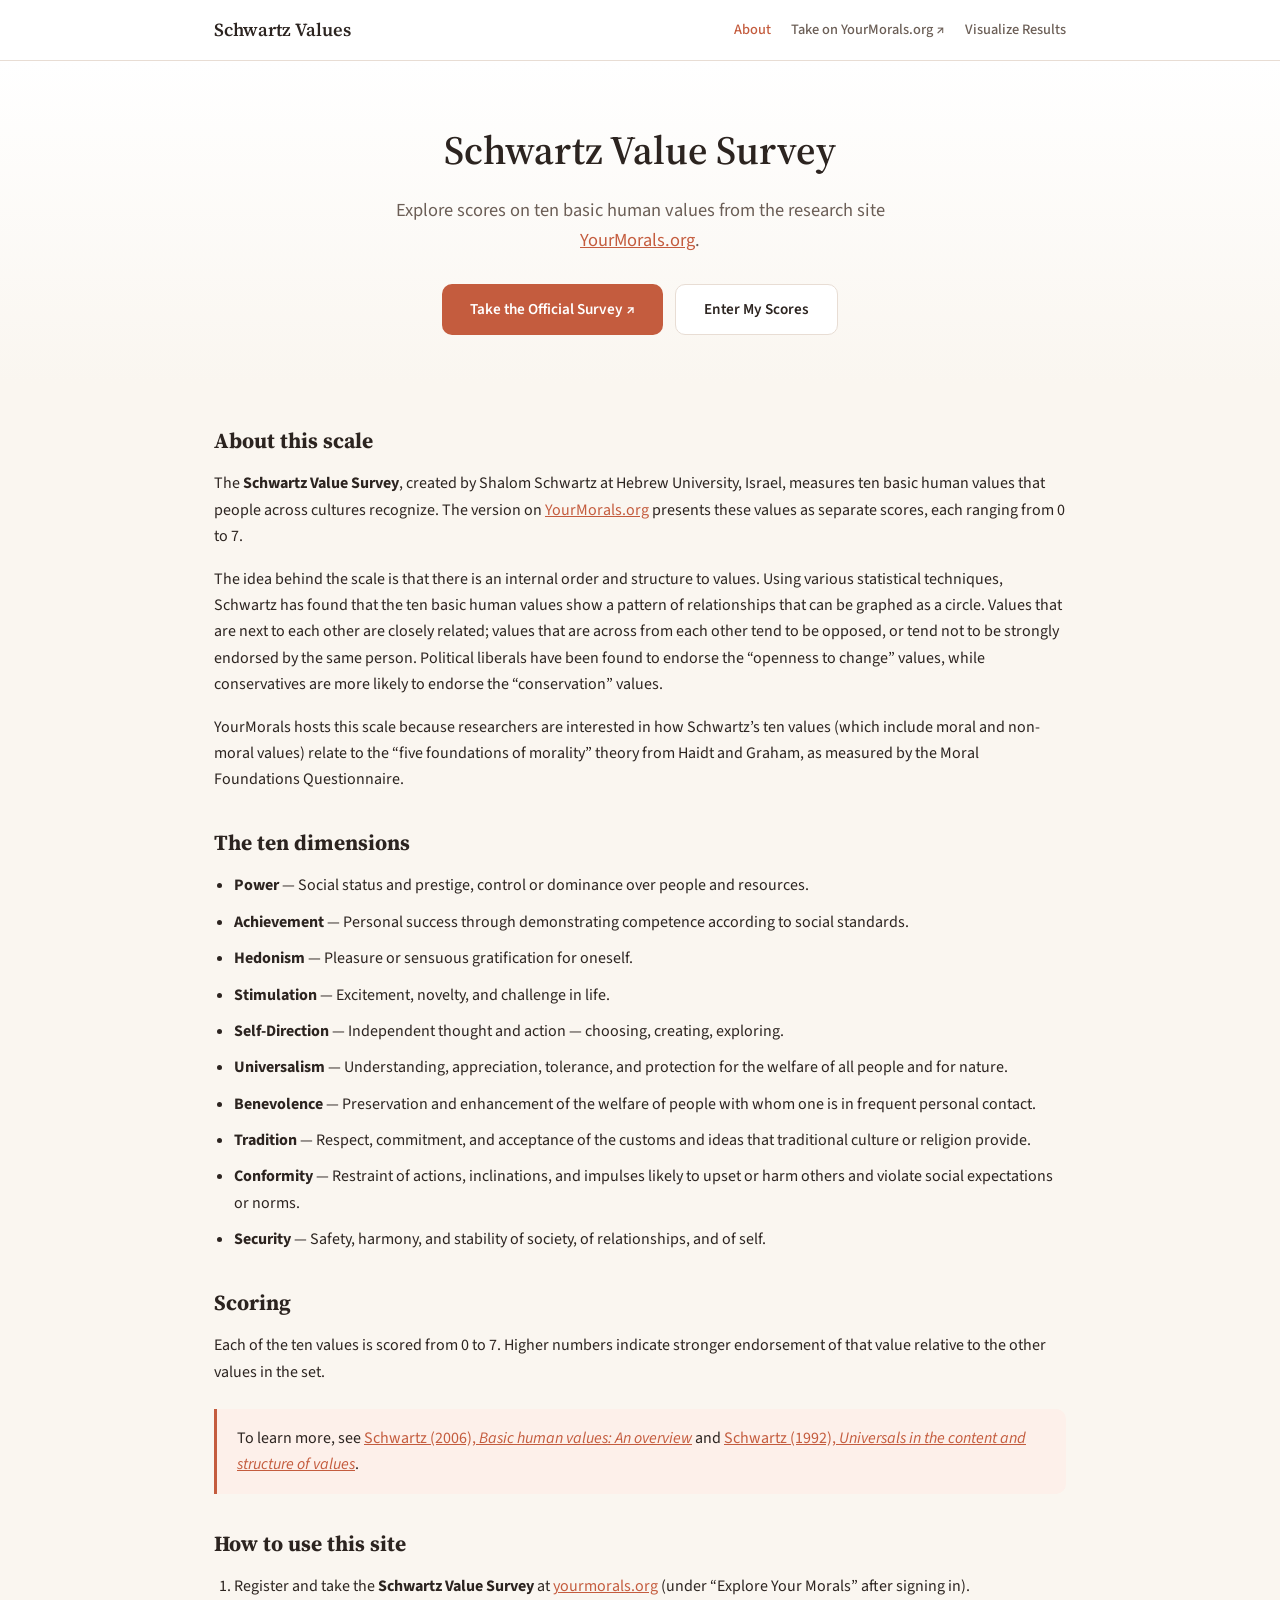
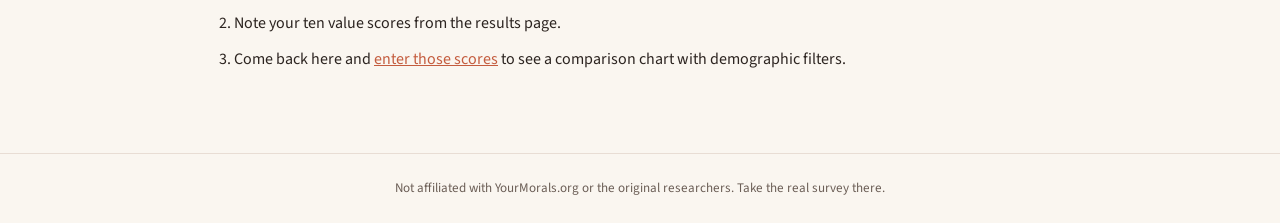
==== commit d5003231: "Add files via upload" ====
--- a/index.html
+++ b/index.html
@@ -1,208 +1,119 @@
 <!DOCTYPE html>
 <html lang="en">
 <head>
-<meta charset="UTF-8">
-<meta name="viewport" content="width=device-width, initial-scale=1">
-<title>Schwartz Psychology Test Results | Megan Judge</title>
-<meta property="og:title" content="Schwartz Psychology Test Results | Megan Judge">
-<meta property="twitter:title" content="Schwartz Psychology Test Results | Megan Judge">
-<meta property="og:site_name" content="Schwartz Psychology Test Results | Megan Judge">
-<link rel="stylesheet" type="text/css" href="schwartz.css"> 
-<link rel="alternate" href="https://schwartz.jdge.cc" hreflang="en">
-<link rel="canonical" href="https://schwartz.jdge.cc">
-<meta property="og:url" content="https://schwartz.jdge.cc">
-<link rel="icon" href="https://schwartz.jdge.cc/images/schwartz.svg">
-<meta property="og:image" itemprop="image" content="https://schwartz.jdge.cc/images/schwartz_thumbnail.png">  
-<link itemprop="twitter:image" href="https://schwartz.jdge.cc/images/schwartz_thumbnail.png">
-<link itemprop="twitter:image:alt" href="Schwartz Psychology Test Results | Megan Judge">
-<link itemprop="thumbnailUrl" href="https://schwartz.jdge.cc/images/schwartz_thumbnail.png">
-<meta name="twitter:card" content="summary_large_image">
-<meta name="author" content="Megan Judge">
-<meta name="robots" content="index, nofollow">
-<meta name="date" content="2023-11-01">
-<meta property="og:updated_time" content="2023-11-07">
-<meta property="og:type" content="article">
-<meta property="og:locale" content="en_AU">
-<meta name="description" content="Discover Megan Judge's personal values across 10 Schwartz dimensions, from power to universalism, detailed through self-reflection and societal comparisons.">
-<meta property="og:description" content="Discover Megan Judge's personal values across 10 Schwartz dimensions, from power to universalism, detailed through self-reflection and societal comparisons.">
-<meta property="twitter:description" content="Discover Megan Judge's personal values across 10 Schwartz dimensions, from power to universalism, detailed through self-reflection and societal comparisons.">
-<meta name="keywords" content="Schwartz Psychology Test Results, Schwartz Test, Schwartz Psychology, Schwartz Results">
-<meta name="subject" content="Schwartz Psychology Test Results">
-<meta name="theme-color" content="#00D9FF">
+  <meta charset="UTF-8" />
+  <meta name="viewport" content="width=device-width, initial-scale=1.0" />
+  <title>Schwartz Value Survey</title>
+  <meta name="author" content="Megan Judge" />
+  <meta name="robots" content="index, follow" />
+  <meta name="theme-color" content="#faf6f0" />
+  <meta property="og:url" content="https://schwartz.jdge.cc/" />
+  <meta property="og:image" content="/images/schwartz.svg" />
+  <meta property="og:type" content="website" />
+  <meta property="og:locale" content="en_US" />
+  <meta property="og:title" content="Schwartz Value Survey" />
+  <meta property="og:description" content="Visualize Schwartz value scores from YourMorals.org across ten basic human values" />
+  <meta name="twitter:image" content="https://schwartz.jdge.cc/images/schwartz.svg" />
+  <link rel="icon" type="image/svg+xml" href="/images/schwartz.svg" />
+  <link rel="canonical" href="https://schwartz.jdge.cc/" />
+  <link rel="alternate" href="https://schwartz.jdge.cc/" hreflang="en" />
+  <link rel="preconnect" href="https://fonts.googleapis.com" />
+  <link rel="preconnect" href="https://fonts.gstatic.com" crossorigin />
+  <link href="https://fonts.googleapis.com/css2?family=Source+Serif+4:ital,wght@0,400;0,600;1,400&family=Source+Sans+3:wght@400;500;600&display=swap" rel="stylesheet" />
+  <link rel="stylesheet" href="styles.css" />
 </head>
+<body>
+  <header class="site-header">
+    <div class="container header-inner">
+      <a href="index.html" class="logo">Schwartz Values</a>
+      <nav class="nav">
+        <a href="index.html" class="nav-link active">About</a>
+        <a href="https://www.yourmorals.org/" class="nav-link" target="_blank" rel="noopener">Take on YourMorals.org ↗</a>
+        <a href="results.html" class="nav-link">Visualize Results</a>
+      </nav>
+    </div>
+  </header>
 
-<body>
-
-<section><a id="home"></a>
-    <header>
-        <nav>
-            
-            <input type="checkbox" class="toggle">
-            <label for="toggle" class="open">☰</label>
-            <span class="menu">
-                <label for="toggle" class="close">✘</label>
-                <a href="#results">Results</a>
-                <a href="#test">Test</a>
-                <a href="#breakdown">Breakdown</a>
-                <a href="#comparisons">Comparisons</a>
-            </span>
-        </nav>
-        <img src="https://schwartz.jdge.cc/images/schwartz.svg" alt="Megan Judge Schwartz Psychology Test Results Logo">
-    </header>
-</section>
-
-<main>
-
-    <section><a id="results"></a>
-        <p><a href="https://schwartz.jdge.cc/images/schwartz-results.png" target="_blank"><img src="https://schwartz.jdge.cc/images/schwartz_results.png" alt="Megan Judge Schwartz Psychology Test Results"></a></p>
+  <main>
+    <section class="hero">
+      <div class="container">
+        <h1>Schwartz Value Survey</h1>
+        <p class="lead">Explore scores on ten basic human values from the research site <a href="https://www.yourmorals.org/" target="_blank" rel="noopener">YourMorals.org</a>.</p>
+        <div class="hero-actions">
+          <a href="https://www.yourmorals.org/" class="btn btn-primary" target="_blank" rel="noopener">Take the Official Survey ↗</a>
+          <a href="results.html" class="btn btn-secondary">Enter My Scores</a>
+        </div>
+      </div>
     </section>
 
-    <section>
-        <div><a id="test"></a>
-            <p>"The "Schwartz Value Survey," created by Shalom Schwartz at Hebrew University, Israel."</p>
-            <p>Test Source: <a href="https://yourmorals.org/">YourMorals</a> (accessed after first test)</p>
+    <section class="content-section">
+      <div class="container prose">
+        <h2>About this scale</h2>
+        <p>
+          The <strong>Schwartz Value Survey</strong>, created by Shalom Schwartz at Hebrew University, Israel,
+          measures ten basic human values that people across cultures recognize. The version on
+          <a href="https://www.yourmorals.org/" target="_blank" rel="noopener">YourMorals.org</a>
+          presents these values as separate scores, each ranging from 0 to 7.
+        </p>
+        <p>
+          The idea behind the scale is that there is an internal order and structure to values.
+          Using various statistical techniques, Schwartz has found that the ten basic human values
+          show a pattern of relationships that can be graphed as a circle. Values that are next to
+          each other are closely related; values that are across from each other tend to be opposed,
+          or tend not to be strongly endorsed by the same person. Political liberals have been found
+          to endorse the &ldquo;openness to change&rdquo; values, while conservatives are more likely
+          to endorse the &ldquo;conservation&rdquo; values.
+        </p>
+        <p>
+          YourMorals hosts this scale because researchers are interested in how Schwartz&rsquo;s ten
+          values (which include moral and non-moral values) relate to the &ldquo;five foundations of
+          morality&rdquo; theory from Haidt and Graham, as measured by the Moral Foundations
+          Questionnaire.
+        </p>
+
+        <h2>The ten dimensions</h2>
+        <ul class="dimension-definitions">
+          <li><strong>Power</strong> — Social status and prestige, control or dominance over people and resources.</li>
+          <li><strong>Achievement</strong> — Personal success through demonstrating competence according to social standards.</li>
+          <li><strong>Hedonism</strong> — Pleasure or sensuous gratification for oneself.</li>
+          <li><strong>Stimulation</strong> — Excitement, novelty, and challenge in life.</li>
+          <li><strong>Self-Direction</strong> — Independent thought and action — choosing, creating, exploring.</li>
+          <li><strong>Universalism</strong> — Understanding, appreciation, tolerance, and protection for the welfare of all people and for nature.</li>
+          <li><strong>Benevolence</strong> — Preservation and enhancement of the welfare of people with whom one is in frequent personal contact.</li>
+          <li><strong>Tradition</strong> — Respect, commitment, and acceptance of the customs and ideas that traditional culture or religion provide.</li>
+          <li><strong>Conformity</strong> — Restraint of actions, inclinations, and impulses likely to upset or harm others and violate social expectations or norms.</li>
+          <li><strong>Security</strong> — Safety, harmony, and stability of society, of relationships, and of self.</li>
+        </ul>
+
+        <h2>Scoring</h2>
+        <p>
+          Each of the ten values is scored from 0 to 7. Higher numbers indicate stronger endorsement
+          of that value relative to the other values in the set.
+        </p>
+
+        <div class="callout">
+          <p>
+            To learn more, see
+            <a href="https://web.archive.org/web/20210414170821/https://www.yourmorals.org/schwartz.2006.basic%20human%20values.pdf" target="_blank" rel="noopener">Schwartz (2006), <em>Basic human values: An overview</em></a>
+            and
+            <a href="https://citeseerx.ist.psu.edu/document?repid=rep1&type=pdf&doi=dc49e27d0ed890cd3ed2e80ca0b0107207f12a64" target="_blank" rel="noopener">Schwartz (1992), <em>Universals in the content and structure of values</em></a>.
+          </p>
         </div>
+
+        <h2>How to use this site</h2>
+        <ol class="steps-list">
+          <li>Register and take the <strong>Schwartz Value Survey</strong> at <a href="https://www.yourmorals.org/" target="_blank" rel="noopener">yourmorals.org</a> (under &ldquo;Explore Your Morals&rdquo; after signing in).</li>
+          <li>Note your ten value scores from the results page.</li>
+          <li>Come back here and <a href="results.html">enter those scores</a> to see a comparison chart with demographic filters.</li>
+        </ol>
+      </div>
     </section>
+  </main>
 
-    <section>
-        <div>
-            <p class="small">"The idea behind the scale is that there is an internal order and structure to values. Using various statistical techniques, Schwartz has found that the ten basic human values show a pattern of relationships that can be graphed as a circle. Values that are next to each other are closely related; values that are across from each other tend to be opposed, or tend not to be strongly endorsed by the same person. Political liberals have been found to endorse the "openness to change" values, while conservatives are more likely to endorse the "conservation" values. We have put this scale up on YourMorals because we are interested in learning how Schwartz's ten values (which include moral and non-moral values) relate to the "five foundations of morality" theory from Haidt and Graham, as measured by the "Moral Foundations Questionnaire."</p>
-            <p class="small2">To learn more, you can read these papers:</p>
-            <p class="small2">Schwartz, S. H. (2006). <a href="https://web.archive.org/web/20210414170821/https://www.yourmorals.org/schwartz.2006.basic%20human%20values.pdf">Basic human values: An overview</a>.</p>
-            <p class="small2">Schwartz, S. H. (1992). <a href="https://citeseerx.ist.psu.edu/document?repid%20=rep1&type=pdf&doi=dc49e27d0ed890cd3ed2e80ca0b0107207f12a64">Universals in the content and structure of values: Theoreticaladvances and empirical tests in 20 countries</a></p>
-        </div>
-    </section>
-
-    <section><a id="comparisons"></a>
-        <div>
-            <span class="dimension">Comparisons</span>
-        </div>
-    </section>
-    <section class="panel">
-        <div>
-            <span class="dimension">Politics</span>
-            <br>
-            <a href="https://schwartz.jdge.cc/images/schwartz_politics_2023-11-02.png" target="_blank" rel="noopener">
-                <img src="https://schwartz.jdge.cc/images/schwartz_politics_2023-11-02.png" alt="Megan Judge Schwartz Psychology Test Results">
-            </a>
-        </div>
-    </section>
-    <section class="panel">
-        <div>
-            <span class="dimension">Religion</span>
-            <br>
-            <a href="https://schwartz.jdge.cc/images/schwartz_religion_2023-11-02.png" target="_blank" rel="noopener">
-                <img src="https://schwartz.jdge.cc/images/schwartz_religion_2023-11-02.png" alt="Megan Judge Schwartz Psychology Test Results">
-            </a>
-        </div>
-    </section>
-    <section class="panel">
-    <div>
-        <span class="dimension">Age</span>
-        <br>
-        <a href="https://schwartz.jdge.cc/images/schwartz_age_2023-11-02.png" target="_blank" rel="noopener">
-            <img src="https://schwartz.jdge.cc/images/schwartz_age_2023-11-02.png" alt="Megan Judge Schwartz Psychology Test Results">
-        </a>
+  <footer class="site-footer">
+    <div class="container">
+      <p>Not affiliated with YourMorals.org or the original researchers. Take the real survey there.</p>
     </div>
-    </section>
-    <section class="panel">
-        <div>
-            <span class="dimension">Education</span>
-            <br>
-            <a href="https://schwartz.jdge.cc/images/schwartz_education_2023-11-02.png" target="_blank" rel="noopener">
-                <img src="https://schwartz.jdge.cc/images/schwartz_education_2023-11-02.png" alt="Megan Judge Schwartz Psychology Test Results">
-            </a>
-        </div>
-    </section>
-    <section class="panel">
-        <div>
-            <span class="dimension">Races</span>
-            <br>
-            <a href="https://schwartz.jdge.cc/images/schwartz_races_2023-11-02.png" target="_blank" rel="noopener">
-                <img src="https://schwartz.jdge.cc/images/schwartz_races_2023-11-02.png" alt="Megan Judge Schwartz Psychology Test Results">
-            </a>
-        </div>
-    </section>
-
-    <section><a id="breakdown"></a>
-        <div>
-            <span class="dimension">Power |</span><span class="result">2.5</span>
-            <p>Social status and prestige, control or dominance over people and resources.</p>
-        </div>
-    </section>
-
-    <section><a id="achievement"></a>
-        <div>
-            <span class="dimension">Achievement |</span><span class="result">5.8</span>
-            <p>Personal success through demonstrating competence according to social standards.</p>
-        </div>
-    </section>
-
-    <section><a id="hedonism"></a>
-        <div>
-            <span class="dimension">Hedonism |</span><span class="result">5.667</span>
-            <p>Pleasure or sensuous gratification for oneself.</p>
-        </div>
-    </section>
-
-    <section><a id="stimulation"></a>
-        <div>
-            <span class="dimension">Stimulation |</span><span class="result">6.667</span>
-            <p>Excitement, novelty, and challenge in life.</p>
-        </div>
-    </section>
-
-    <section><a id="self-direction"></a>
-        <div>
-            <span class="dimension">Self-Direction |</span><span class="result">7</span>
-            <p>Independent thought and action - choosing, creating, exploring.</p>
-        </div>
-    </section>
-
-    <section><a id="universalism"></a>
-        <div>
-            <span class="dimension">Universalism |</span><span class="result">5.333</span>
-            <p>Understanding, appreciation, tolerance, and protection for the welfare of all people and for nature.</p>
-        </div>
-    </section>
-
-    <section><a id="benevolence"></a>
-        <div>
-            <span class="dimension">Benevolence |</span><span class="result">4.556</span>
-            <p>Preservation and enhancement of the welfare of people with whom one is in frequent personal contact.</p>
-        </div>
-    </section>
-
-    <section><a id="tradition"></a>
-        <div>
-            <span class="dimension">Tradition |</span><span class="result">2.8</span>
-            <p>Respect, commitment, and acceptance of the customs and ideas that traditional culture or religion provide.</p>
-        </div>
-    </section>
-
-    <section><a id="conformity"></a>
-        <div>
-            <span class="dimension">Conformity |</span><span class="result">2</span>
-            <p>Restraint of actions, inclinations, and impulses likely to upset or harm others and violate social expectations or norms.</p>
-        </div>
-    </section>
-
-    <section><a id="security"></a>
-        <div>
-            <span class="dimension">Security |</span><span class="result">2.714</span>
-            <p>Safety, harmony, and stability of society, of relationships, and of self.</p>
-        </div>
-    </section>
-    <script src="/script.js" defer></script>
-</main>
-
-<footer>
-    <section>
-        <div>
-            <p>2023 Design © Megan Judge</a></p>
-        </div>
-    </section>
-</footer>
-
+  </footer>
 </body>
-</html>+</html>
--- a/styles.css
+++ b/styles.css
@@ -0,0 +1,727 @@
+*, *::before, *::after { box-sizing: border-box; margin: 0; padding: 0; }
+
+:root {
+  --bg: #faf6f0;
+  --surface: #ffffff;
+  --text: #2c2420;
+  --muted: #6b5e56;
+  --border: #e8ddd4;
+  --accent: #c45c3e;
+  --accent-hover: #9e3a2a;
+  --accent-light: #fdf0ea;
+  --chart-grid: #ede4d8;
+  --my-result: #8b2e2e;
+  --radius: 10px;
+  --shadow: 0 2px 12px rgba(44, 36, 32, 0.06);
+}
+
+html {
+  scroll-behavior: smooth;
+  overflow-x: hidden;
+  height: 100%;
+}
+
+body {
+  font-family: 'Source Sans 3', system-ui, sans-serif;
+  background: var(--bg);
+  color: var(--text);
+  line-height: 1.65;
+  -webkit-font-smoothing: antialiased;
+  overflow-x: hidden;
+  min-height: 100%;
+  min-height: 100dvh;
+  display: flex;
+  flex-direction: column;
+}
+
+main {
+  flex: 1 0 auto;
+}
+
+a { color: var(--accent); }
+a:hover { color: var(--accent-hover); }
+
+.container {
+  max-width: 900px;
+  margin: 0 auto;
+  padding: 0 24px;
+}
+
+.container-wide {
+  max-width: 1100px;
+  margin: 0 auto;
+  padding: 0 24px;
+}
+
+/* Header */
+.site-header {
+  background: var(--surface);
+  border-bottom: 1px solid var(--border);
+  position: sticky;
+  top: 0;
+  z-index: 100;
+}
+
+.header-inner {
+  display: flex;
+  align-items: center;
+  justify-content: space-between;
+  height: 60px;
+}
+
+.logo {
+  font-family: 'Source Serif 4', Georgia, serif;
+  font-size: 1.15rem;
+  font-weight: 600;
+  color: var(--text);
+  text-decoration: none;
+}
+
+.nav { display: flex; gap: 20px; }
+
+.nav-link {
+  font-size: 0.9rem;
+  font-weight: 500;
+  color: var(--muted);
+  text-decoration: none;
+  transition: color 0.15s;
+}
+
+.nav-link:hover,
+.nav-link.active { color: var(--accent); }
+
+/* Hero */
+.hero {
+  padding: 56px 0 48px;
+  text-align: center;
+  background: linear-gradient(180deg, var(--surface) 0%, var(--bg) 100%);
+}
+
+.hero .container {
+  max-width: 36rem;
+}
+
+.hero h1 {
+  font-family: 'Source Serif 4', Georgia, serif;
+  font-size: clamp(1.8rem, 4vw, 2.5rem);
+  font-weight: 600;
+  margin-bottom: 12px;
+}
+
+.lead {
+  font-size: 1.15rem;
+  color: var(--muted);
+  margin-bottom: 28px;
+}
+
+.hero-actions {
+  display: flex;
+  flex-wrap: wrap;
+  gap: 12px;
+  justify-content: center;
+}
+
+/* Buttons */
+.btn {
+  display: inline-flex;
+  align-items: center;
+  justify-content: center;
+  padding: 12px 28px;
+  border-radius: var(--radius);
+  font-size: 0.95rem;
+  font-weight: 600;
+  font-family: inherit;
+  cursor: pointer;
+  border: none;
+  text-decoration: none;
+  transition: background 0.15s, opacity 0.15s;
+}
+
+.btn-primary {
+  background: var(--accent);
+  color: #fff;
+}
+
+.btn-primary:hover { background: var(--accent-hover); color: #fff; }
+
+.btn-secondary {
+  background: var(--surface);
+  color: var(--text);
+  border: 1.5px solid var(--border);
+}
+
+.btn-secondary:hover { border-color: var(--accent); color: var(--accent); }
+
+.btn:disabled {
+  opacity: 0.45;
+  cursor: not-allowed;
+}
+
+/* Content */
+.content-section { padding: 40px 0 64px; }
+
+.prose h2 {
+  font-family: 'Source Serif 4', Georgia, serif;
+  font-size: 1.35rem;
+  margin: 32px 0 12px;
+}
+
+.prose h2:first-child { margin-top: 0; }
+
+.prose p { margin-bottom: 16px; color: var(--text); }
+
+.callout {
+  background: var(--accent-light);
+  border-left: 3px solid var(--accent);
+  padding: 16px 20px;
+  border-radius: 0 var(--radius) var(--radius) 0;
+  margin: 24px 0;
+}
+
+.callout p { margin: 0; }
+
+.steps-list {
+  margin: 0 0 16px 20px;
+}
+
+.steps-list li {
+  margin-bottom: 10px;
+}
+
+.dimension-definitions {
+  margin: 0 0 16px 20px;
+}
+
+.dimension-definitions li {
+  margin-bottom: 10px;
+}
+
+/* Score entry */
+.score-entry-section {
+  background: var(--surface);
+  border: 1px solid var(--border);
+  border-radius: var(--radius);
+  padding: 28px 32px;
+  margin-bottom: 24px;
+  box-shadow: var(--shadow);
+  text-align: center;
+}
+
+.score-entry-section h2 {
+  font-family: 'Source Serif 4', Georgia, serif;
+  font-size: 1.1rem;
+  margin-bottom: 20px;
+}
+
+.score-entry-form {
+  display: flex;
+  flex-direction: column;
+  align-items: stretch;
+  gap: 20px;
+  width: 100%;
+  max-width: 900px;
+  margin: 0 auto;
+}
+
+.score-entry-grid {
+  display: grid;
+  grid-template-columns: repeat(5, 1fr);
+  gap: 12px 14px;
+  width: 100%;
+}
+
+.score-entry-actions {
+  display: flex;
+  flex-direction: row;
+  flex-wrap: wrap;
+  justify-content: center;
+  align-items: center;
+  gap: 12px;
+  width: 100%;
+}
+
+.score-entry-actions .btn {
+  width: auto;
+}
+
+.score-input-group {
+  display: flex;
+  flex-direction: column;
+  gap: 6px;
+  width: 100%;
+  min-width: 0;
+  text-align: left;
+}
+
+.score-input-group label {
+  font-size: 0.78rem;
+  font-weight: 600;
+  color: var(--muted);
+  line-height: 1.25;
+}
+
+.score-input-group input {
+  padding: 10px 12px;
+  border: 1.5px solid var(--border);
+  border-radius: 8px;
+  font-size: 0.95rem;
+  font-family: inherit;
+  width: 100%;
+}
+
+.score-input-group input:focus {
+  outline: none;
+  border-color: var(--accent);
+}
+
+.score-entry-hint {
+  font-size: 0.82rem;
+  color: var(--muted);
+  margin: 18px auto 0;
+  max-width: 720px;
+  line-height: 1.5;
+}
+
+/* Results */
+.results-header {
+  padding: 40px 0 16px;
+}
+
+.results-header h1 {
+  font-family: 'Source Serif 4', Georgia, serif;
+  font-size: 1.75rem;
+  margin-bottom: 8px;
+}
+
+.results-header p { color: var(--muted); }
+
+.score-summary {
+  display: grid;
+  grid-template-columns: 1fr 1fr;
+  gap: 16px;
+  margin: 24px 0 32px;
+}
+
+.score-card {
+  background: var(--surface);
+  border: 1px solid var(--border);
+  border-radius: var(--radius);
+  padding: 20px;
+  text-align: center;
+  box-shadow: var(--shadow);
+}
+
+.score-card .label {
+  font-size: 0.85rem;
+  color: var(--muted);
+  text-transform: uppercase;
+  letter-spacing: 0.04em;
+  margin-bottom: 12px;
+}
+
+.score-card .value {
+  font-family: 'Source Serif 4', Georgia, serif;
+  font-size: 1rem;
+  font-weight: 600;
+  color: var(--accent);
+  line-height: 1;
+}
+
+.score-card-my .value {
+  color: var(--my-result);
+}
+
+#visitor-score-card:not(.has-data) .value {
+  color: var(--muted);
+}
+
+.score-grid {
+  display: grid;
+  grid-template-columns: repeat(5, 1fr);
+  gap: 8px 6px;
+  margin: 4px 0 8px;
+}
+
+.score-grid-item {
+  display: flex;
+  flex-direction: column;
+  align-items: center;
+  gap: 2px;
+}
+
+.score-dim {
+  display: block;
+  font-size: 0.65rem;
+  text-transform: uppercase;
+  letter-spacing: 0.05em;
+  color: var(--muted);
+}
+
+.score-card .range {
+  font-size: 0.78rem;
+  color: var(--muted);
+  margin-top: 8px;
+}
+
+.chart-section {
+  background: var(--surface);
+  border: 1px solid var(--border);
+  border-radius: var(--radius);
+  padding: 24px;
+  margin-bottom: 32px;
+  box-shadow: var(--shadow);
+}
+
+.chart-section h2 {
+  font-family: 'Source Serif 4', Georgia, serif;
+  font-size: 1.15rem;
+  margin-bottom: 4px;
+}
+
+.chart-section .subtitle {
+  font-size: 0.85rem;
+  color: var(--muted);
+  margin-bottom: 20px;
+}
+
+.chart-wrap {
+  position: relative;
+  height: 420px;
+}
+
+.chart-wrap-wide {
+  height: 460px;
+}
+
+.chart-source-note {
+  font-size: 0.82rem;
+  color: var(--muted);
+  margin-top: 14px;
+  text-align: center;
+  font-style: italic;
+}
+
+.compare-section {
+  background: var(--surface);
+  border: 1px solid var(--border);
+  border-radius: var(--radius);
+  padding: 24px;
+  margin-bottom: 48px;
+  box-shadow: var(--shadow);
+}
+
+.compare-section h2 {
+  font-family: 'Source Serif 4', Georgia, serif;
+  font-size: 1.15rem;
+  margin-bottom: 8px;
+}
+
+.compare-intro {
+  font-size: 0.9rem;
+  color: var(--muted);
+  margin-bottom: 20px;
+}
+
+.demographic-groups {
+  display: grid;
+  grid-template-columns: 1fr 1fr;
+  gap: 20px 40px;
+  align-items: start;
+}
+
+.demographic-actions {
+  margin-top: 16px;
+  display: flex;
+  flex-direction: column;
+  gap: 12px;
+}
+
+.mass-presets {
+  display: flex;
+  flex-wrap: wrap;
+  gap: 8px;
+}
+
+.mass-preset-btn.active {
+  border-color: var(--accent);
+  color: var(--accent);
+  background: var(--accent-light);
+}
+
+.demographic-column {
+  display: flex;
+  flex-direction: column;
+  gap: 18px;
+}
+
+.demographic-category h3 {
+  font-size: 0.82rem;
+  font-weight: 600;
+  text-transform: uppercase;
+  letter-spacing: 0.04em;
+  color: var(--muted);
+  margin-bottom: 6px;
+}
+
+.checkbox-list {
+  list-style: none;
+  display: flex;
+  flex-direction: column;
+  gap: 2px;
+  margin: 0;
+  padding: 0;
+}
+
+.checkbox-list label {
+  display: flex;
+  align-items: center;
+  gap: 8px;
+  font-size: 0.88rem;
+  cursor: pointer;
+  padding: 5px 0;
+  line-height: 1.35;
+}
+
+.checkbox-list label:hover {
+  color: var(--accent);
+}
+
+.checkbox-list input[type="checkbox"] {
+  width: 15px;
+  height: 15px;
+  accent-color: var(--accent);
+  flex-shrink: 0;
+}
+
+.combo-toggle {
+  margin-top: 8px;
+  padding: 0;
+  border: 0;
+  background: none;
+  color: var(--accent);
+  font-family: inherit;
+  font-size: 0.78rem;
+  font-weight: 500;
+  cursor: pointer;
+  text-align: left;
+}
+
+.combo-toggle:hover {
+  color: var(--accent-hover);
+  text-decoration: underline;
+}
+
+.combo-panel {
+  margin-top: 8px;
+  padding: 8px 10px;
+  background: var(--bg);
+  border: 1px solid var(--border);
+  border-radius: 8px;
+  max-height: 260px;
+  overflow-y: auto;
+}
+
+.combo-columns {
+  display: grid;
+  grid-template-columns: repeat(auto-fit, minmax(88px, 1fr));
+  gap: 10px 14px;
+  align-items: start;
+}
+
+.combo-columns-quad {
+  grid-template-columns: 1fr 1fr;
+}
+
+.combo-column-header {
+  font-size: 0.7rem;
+  font-weight: 600;
+  letter-spacing: 0.02em;
+  color: var(--muted);
+  margin-bottom: 3px;
+  padding-bottom: 3px;
+  border-bottom: 1px solid var(--border);
+}
+
+.combo-list {
+  list-style: none;
+  margin: 0;
+  padding: 0;
+  display: flex;
+  flex-direction: column;
+  gap: 0;
+}
+
+.combo-item {
+  display: flex;
+  align-items: baseline;
+  justify-content: space-between;
+  gap: 6px;
+  font-size: 0.72rem;
+  line-height: 1.3;
+}
+
+.combo-item-btn {
+  width: 100%;
+  padding: 2px 0;
+  border: 0;
+  background: none;
+  font: inherit;
+  font-size: 0.72rem;
+  color: inherit;
+  text-align: left;
+  cursor: pointer;
+  line-height: 1.3;
+}
+
+.combo-item-btn:hover,
+.combo-item-btn.active {
+  color: var(--accent);
+}
+
+.combo-item-btn.active {
+  font-weight: 600;
+}
+
+.combo-item-label {
+  flex: 1;
+  min-width: 0;
+}
+
+.combo-item.missing,
+.combo-item.no_data,
+.combo-item.not_enough {
+  color: var(--muted);
+  padding: 2px 0;
+}
+
+.combo-item-status {
+  font-style: italic;
+  font-size: 0.68rem;
+  white-space: nowrap;
+}
+
+.combo-item.no_data .combo-item-status {
+  color: #b87850;
+}
+
+.combo-item.not_enough .combo-item-status {
+  color: #9a7068;
+}
+
+.selection-hint {
+  font-size: 0.82rem;
+  color: var(--muted);
+  margin-top: 16px;
+  padding-top: 16px;
+  border-top: 1px solid var(--border);
+  font-style: italic;
+}
+
+.filtered-result {
+  margin-top: 16px;
+  padding: 14px 16px;
+  background: var(--accent-light);
+  border-radius: var(--radius);
+  font-size: 0.9rem;
+  display: none;
+}
+
+.filtered-result.visible { display: block; }
+
+/* Footer */
+.site-footer {
+  flex-shrink: 0;
+  border-top: 1px solid var(--border);
+  padding: 24px 0;
+  font-size: 0.82rem;
+  color: var(--muted);
+  text-align: center;
+  background: var(--bg);
+}
+
+@media (max-width: 900px) {
+  .score-entry-grid {
+    grid-template-columns: repeat(2, 1fr);
+  }
+
+  .score-grid {
+    grid-template-columns: repeat(5, 1fr);
+  }
+}
+
+@media (max-width: 640px) {
+  .container,
+  .container-wide { padding: 0 16px; }
+
+  .header-inner {
+    flex-direction: column;
+    align-items: stretch;
+    height: auto;
+    padding: 10px 0;
+    gap: 8px;
+  }
+
+  .logo {
+    text-align: center;
+    font-size: 1.05rem;
+  }
+
+  .nav {
+    flex-wrap: wrap;
+    justify-content: center;
+    gap: 6px 12px;
+  }
+
+  .nav-link { font-size: 0.8rem; }
+
+  .hero {
+    padding: 24px 0 28px;
+    min-height: calc(100svh - 5.5rem);
+    display: flex;
+    align-items: center;
+  }
+
+  .hero h1 {
+    font-size: 1.6rem;
+    line-height: 1.2;
+    margin-bottom: 10px;
+    overflow-wrap: anywhere;
+  }
+
+  .lead {
+    font-size: 0.95rem;
+    line-height: 1.5;
+    margin-bottom: 18px;
+    overflow-wrap: anywhere;
+  }
+
+  .hero-actions {
+    flex-direction: column;
+    align-items: stretch;
+  }
+
+  .hero-actions .btn {
+    width: 100%;
+    padding: 11px 20px;
+    font-size: 0.9rem;
+  }
+
+  .score-entry-section { padding: 22px 16px; }
+
+  .score-entry-grid {
+    grid-template-columns: 1fr;
+  }
+
+  .score-grid {
+    grid-template-columns: repeat(2, 1fr);
+  }
+
+  .demographic-groups {
+    grid-template-columns: 1fr;
+    gap: 18px;
+  }
+
+  .score-summary { grid-template-columns: 1fr; }
+  .chart-wrap,
+  .chart-wrap-wide { height: 340px; }
+}
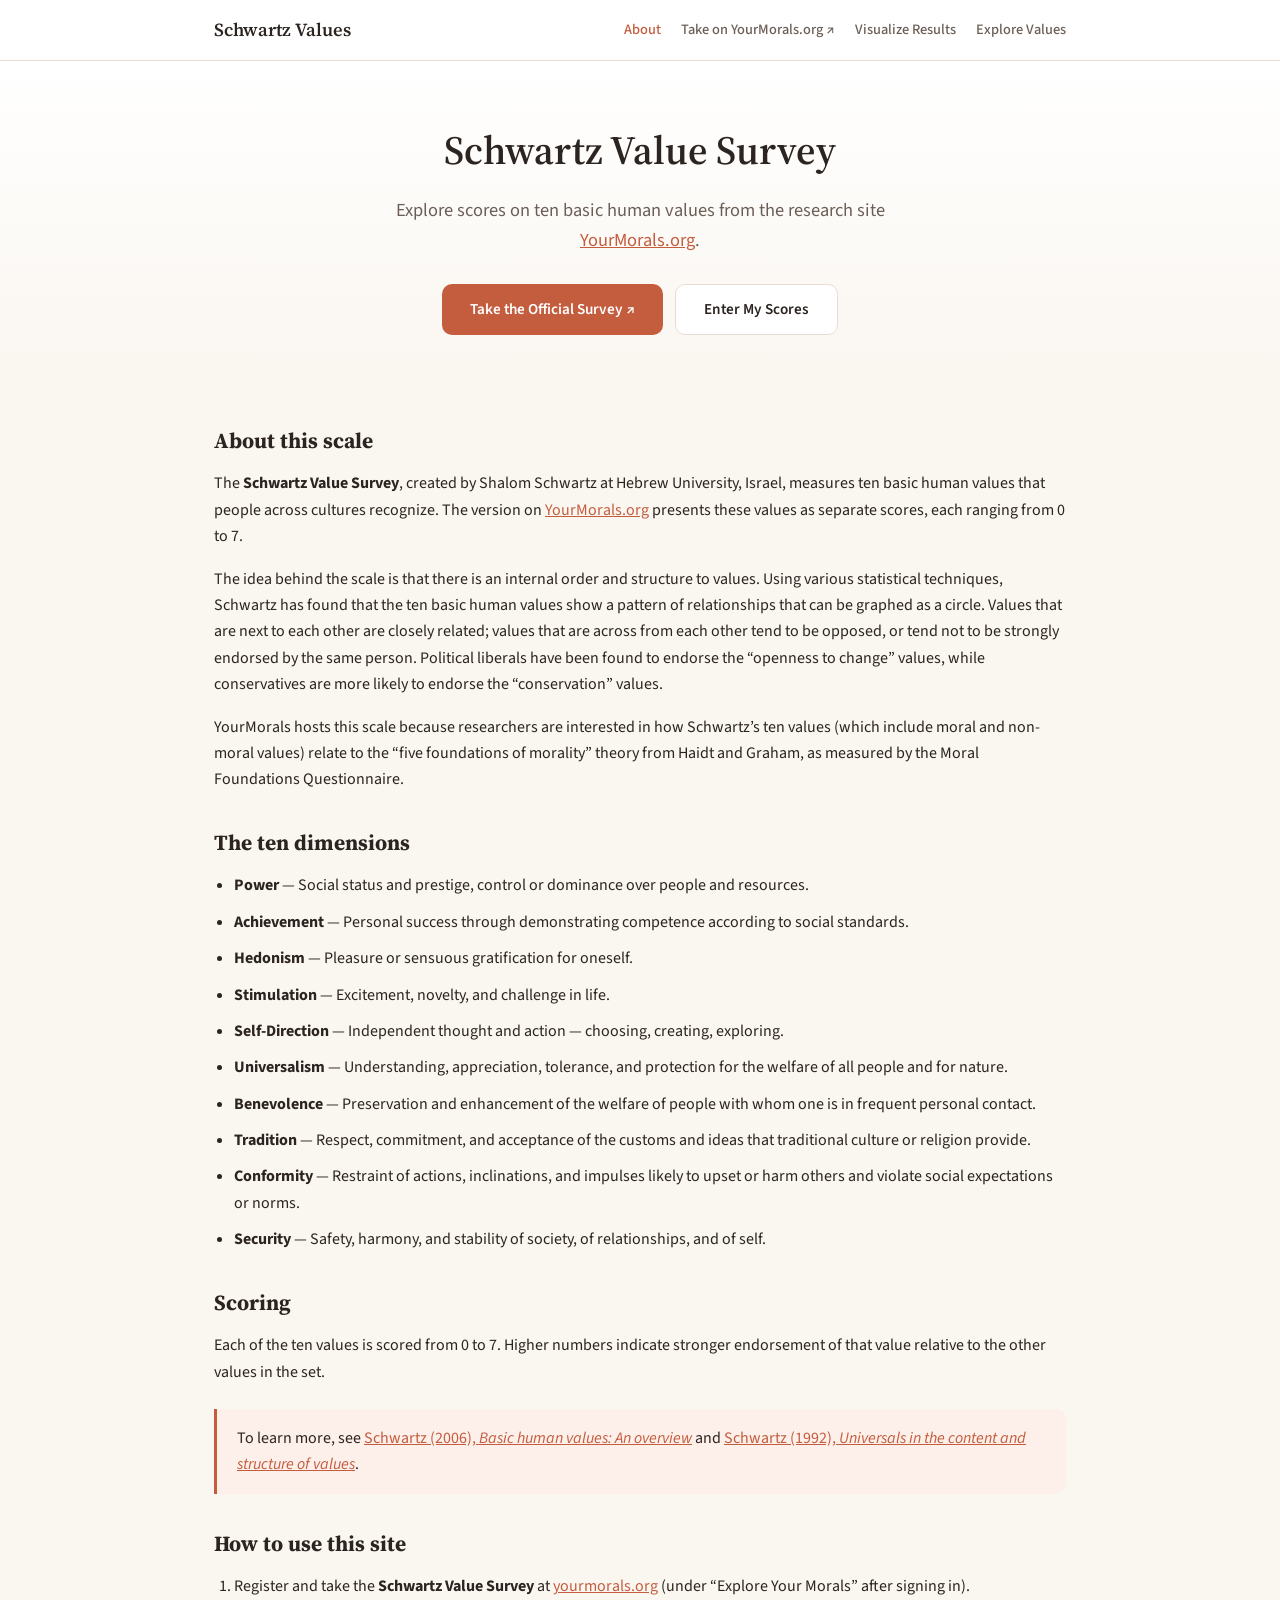
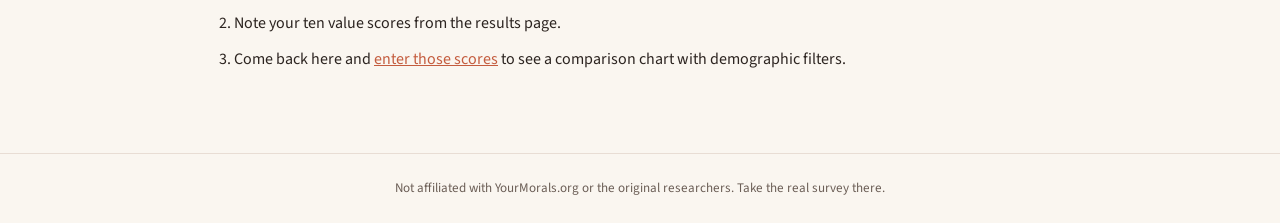
==== commit f8b6161b: "Add files via upload" ====
--- a/index.html
+++ b/index.html
@@ -3,24 +3,32 @@
 <head>
   <meta charset="UTF-8" />
   <meta name="viewport" content="width=device-width, initial-scale=1.0" />
-  <title>Schwartz Value Survey</title>
+  <title>Schwartz Value Survey — Values Visualization</title>
+  <meta name="description" content="Visualize Schwartz value scores from YourMorals.org across ten basic human values. Explore demographic comparisons, group averages, and interactive value profiles." />
   <meta name="author" content="Megan Judge" />
   <meta name="robots" content="index, follow" />
   <meta name="theme-color" content="#faf6f0" />
-  <meta property="og:url" content="https://schwartz.jdge.cc/" />
-  <meta property="og:image" content="/images/schwartz.svg" />
-  <meta property="og:type" content="website" />
-  <meta property="og:locale" content="en_US" />
-  <meta property="og:title" content="Schwartz Value Survey" />
-  <meta property="og:description" content="Visualize Schwartz value scores from YourMorals.org across ten basic human values" />
-  <meta name="twitter:image" content="https://schwartz.jdge.cc/images/schwartz.svg" />
-  <link rel="icon" type="image/svg+xml" href="/images/schwartz.svg" />
   <link rel="canonical" href="https://schwartz.jdge.cc/" />
   <link rel="alternate" href="https://schwartz.jdge.cc/" hreflang="en" />
+  <meta property="og:type" content="website" />
+  <meta property="og:locale" content="en_AU" />
+  <meta property="og:site_name" content="Schwartz Values Visualization" />
+  <meta property="og:title" content="Schwartz Value Survey — Interactive Visualization" />
+  <meta property="og:description" content="Interactive visualization of Schwartz value scores using YourMorals.org data. Compare personal values with demographic group averages across ten basic human values." />
+  <meta property="og:url" content="https://schwartz.jdge.cc/" />
+  <meta property="og:image" content="https://schwartz.jdge.cc/images/icon.png" />
+  <meta property="og:image:alt" content="Schwartz value survey visualization dashboard" />
+  <meta name="twitter:card" content="summary_large_image" />
+  <meta name="twitter:title" content="Schwartz Value Survey — Visualization" />
+  <meta name="twitter:description" content="Explore Schwartz value scores and demographic comparisons using interactive charts based on YourMorals.org data." />
+  <meta name="twitter:image" content="https://schwartz.jdge.cc/images/icon.png" />
+  <meta name="twitter:image:alt" content="Schwartz value survey visualization dashboard" />
+  <link rel="icon" type="image/png" href="/images/icon.png" />
+  <link rel="stylesheet" href="styles.css" />
   <link rel="preconnect" href="https://fonts.googleapis.com" />
   <link rel="preconnect" href="https://fonts.gstatic.com" crossorigin />
   <link href="https://fonts.googleapis.com/css2?family=Source+Serif+4:ital,wght@0,400;0,600;1,400&family=Source+Sans+3:wght@400;500;600&display=swap" rel="stylesheet" />
-  <link rel="stylesheet" href="styles.css" />
+  <script src="https://analytics.ahrefs.com/analytics.js" data-key="+0dJsEes5o7w9zOR6+fc0Q" async></script>
 </head>
 <body>
   <header class="site-header">
@@ -30,6 +38,7 @@
         <a href="index.html" class="nav-link active">About</a>
         <a href="https://www.yourmorals.org/" class="nav-link" target="_blank" rel="noopener">Take on YourMorals.org ↗</a>
         <a href="results.html" class="nav-link">Visualize Results</a>
+        <a href="values.html" class="nav-link">Explore Values</a>
       </nav>
     </div>
   </header>
--- a/styles.css
+++ b/styles.css
@@ -390,7 +390,7 @@
 }
 
 .chart-wrap-wide {
-  height: 460px;
+  height: 480px;
 }
 
 .chart-source-note {
@@ -436,16 +436,36 @@
   gap: 12px;
 }
 
+.mass-presets-row {
+  display: flex;
+  flex-wrap: wrap;
+  align-items: flex-start;
+  gap: 8px;
+}
+
 .mass-presets {
   display: flex;
   flex-wrap: wrap;
   gap: 8px;
+  flex: 1;
+}
+
+.mass-preset-btn {
+  --preset-color: var(--accent);
+  border-color: color-mix(in srgb, var(--preset-color) 38%, var(--border));
+  color: var(--preset-color);
+}
+
+.mass-preset-btn:hover {
+  border-color: var(--preset-color);
+  background: color-mix(in srgb, var(--preset-color) 12%, #fff);
+  color: var(--preset-color);
 }
 
 .mass-preset-btn.active {
-  border-color: var(--accent);
-  color: var(--accent);
-  background: var(--accent-light);
+  border-color: var(--preset-color);
+  color: var(--preset-color);
+  background: color-mix(in srgb, var(--preset-color) 14%, #fff);
 }
 
 .demographic-column {
@@ -491,6 +511,34 @@
   height: 15px;
   accent-color: var(--accent);
   flex-shrink: 0;
+}
+
+.demo-item {
+  display: flex;
+  align-items: center;
+}
+
+.demo-item-unavailable {
+  display: flex;
+  align-items: center;
+  justify-content: space-between;
+  gap: 8px;
+  font-size: 0.88rem;
+  color: var(--muted);
+  padding: 5px 0;
+  line-height: 1.35;
+}
+
+.demo-item-label {
+  flex: 1;
+  min-width: 0;
+}
+
+.demo-item-status {
+  font-style: italic;
+  font-size: 0.68rem;
+  white-space: nowrap;
+  color: #b87850;
 }
 
 .combo-toggle {
@@ -587,7 +635,6 @@
   min-width: 0;
 }
 
-.combo-item.missing,
 .combo-item.no_data,
 .combo-item.not_enough {
   color: var(--muted);
@@ -639,6 +686,179 @@
   background: var(--bg);
 }
 
+/* ---- Values Explore page ---- */
+.hero-slim {
+  padding: 42px 0 34px;
+  text-align: center;
+  background: linear-gradient(180deg, var(--surface) 0%, var(--bg) 100%);
+}
+
+.hero-slim h1 {
+  font-family: 'Source Serif 4', Georgia, serif;
+  font-size: clamp(1.6rem, 3.5vw, 2.2rem);
+  font-weight: 600;
+  margin-bottom: 10px;
+}
+
+.schwartz-diagram-wrap {
+  max-width: 560px;
+  margin: 28px auto 0;
+}
+
+.schwartz-diagram {
+  width: 100%;
+  height: auto;
+  display: block;
+}
+
+.wedge {
+  cursor: pointer;
+  transition: filter 0.12s;
+}
+
+.wedge:hover,
+.wedge.active { filter: brightness(1.13); }
+
+.diagram-caption {
+  font-size: 0.8rem;
+  color: var(--muted);
+  font-style: italic;
+  margin-top: 10px;
+  text-align: center;
+}
+
+.dimensions-grid {
+  display: grid;
+  grid-template-columns: 1fr 1fr;
+  gap: 18px;
+  margin-top: 20px;
+}
+
+.dimension-card {
+  background: var(--surface);
+  border: 1px solid var(--border);
+  border-radius: var(--radius);
+  padding: 20px 22px;
+  box-shadow: var(--shadow);
+}
+
+.dimension-card h3 {
+  font-family: 'Source Serif 4', Georgia, serif;
+  font-size: 1rem;
+  margin-bottom: 10px;
+}
+
+.dimension-card p {
+  font-size: 0.88rem;
+  color: var(--muted);
+  margin: 0;
+  line-height: 1.62;
+}
+
+.values-list {
+  display: flex;
+  flex-direction: column;
+  gap: 28px;
+  margin-top: 28px;
+}
+
+.value-card {
+  --vc: var(--accent);
+  background: var(--surface);
+  border: 1px solid var(--border);
+  border-left: 4px solid var(--vc);
+  border-radius: 0 var(--radius) var(--radius) 0;
+  padding: 26px 28px;
+  box-shadow: var(--shadow);
+  scroll-margin-top: 76px;
+}
+
+@keyframes vc-pulse {
+  0%   { box-shadow: 0 0 0 0 color-mix(in srgb, var(--vc) 40%, transparent); }
+  45%  { box-shadow: 0 0 0 8px color-mix(in srgb, var(--vc) 18%, transparent); }
+  100% { box-shadow: var(--shadow); }
+}
+
+.value-card.highlight { animation: vc-pulse 0.9s ease; }
+
+.value-quadrant-tag {
+  display: inline-block;
+  font-size: 0.68rem;
+  font-weight: 600;
+  text-transform: uppercase;
+  letter-spacing: 0.07em;
+  color: var(--vc);
+  padding: 2px 9px;
+  border: 1.5px solid color-mix(in srgb, var(--vc) 42%, var(--border));
+  border-radius: 20px;
+  background: color-mix(in srgb, var(--vc) 9%, var(--surface));
+  margin-bottom: 8px;
+}
+
+.value-card h2 {
+  font-family: 'Source Serif 4', Georgia, serif;
+  font-size: 1.45rem;
+  margin-bottom: 5px;
+}
+
+.value-goal {
+  font-size: 0.95rem;
+  color: var(--muted);
+  font-style: italic;
+  line-height: 1.55;
+  margin: 0 0 18px;
+}
+
+.value-body { margin-bottom: 20px; }
+
+.value-body p {
+  margin-bottom: 13px;
+  line-height: 1.74;
+}
+
+.value-body p:last-child { margin-bottom: 0; }
+
+.value-meta {
+  border-top: 1px solid var(--border);
+  padding-top: 16px;
+  display: grid;
+  grid-template-columns: 1fr 1fr;
+  gap: 16px 28px;
+}
+
+.value-meta-label {
+  font-size: 0.7rem;
+  font-weight: 600;
+  text-transform: uppercase;
+  letter-spacing: 0.06em;
+  color: var(--muted);
+  display: block;
+  margin-bottom: 6px;
+}
+
+.value-items {
+  display: flex;
+  flex-wrap: wrap;
+  gap: 5px;
+}
+
+.value-item-chip {
+  font-size: 0.78rem;
+  padding: 2px 9px;
+  border-radius: 20px;
+  background: color-mix(in srgb, var(--vc) 10%, var(--bg));
+  border: 1px solid color-mix(in srgb, var(--vc) 30%, var(--border));
+}
+
+.value-tensions {
+  font-size: 0.85rem;
+  line-height: 1.6;
+}
+
+.value-tensions strong { color: var(--muted); }
+
+/* ---- end Values page ---- */
+
 @media (max-width: 900px) {
   .score-entry-grid {
     grid-template-columns: repeat(2, 1fr);
@@ -724,4 +944,8 @@
   .score-summary { grid-template-columns: 1fr; }
   .chart-wrap,
   .chart-wrap-wide { height: 340px; }
-}
+
+  .dimensions-grid { grid-template-columns: 1fr; }
+  .value-meta { grid-template-columns: 1fr; gap: 14px; }
+  .value-card { padding: 20px 16px; }
+}
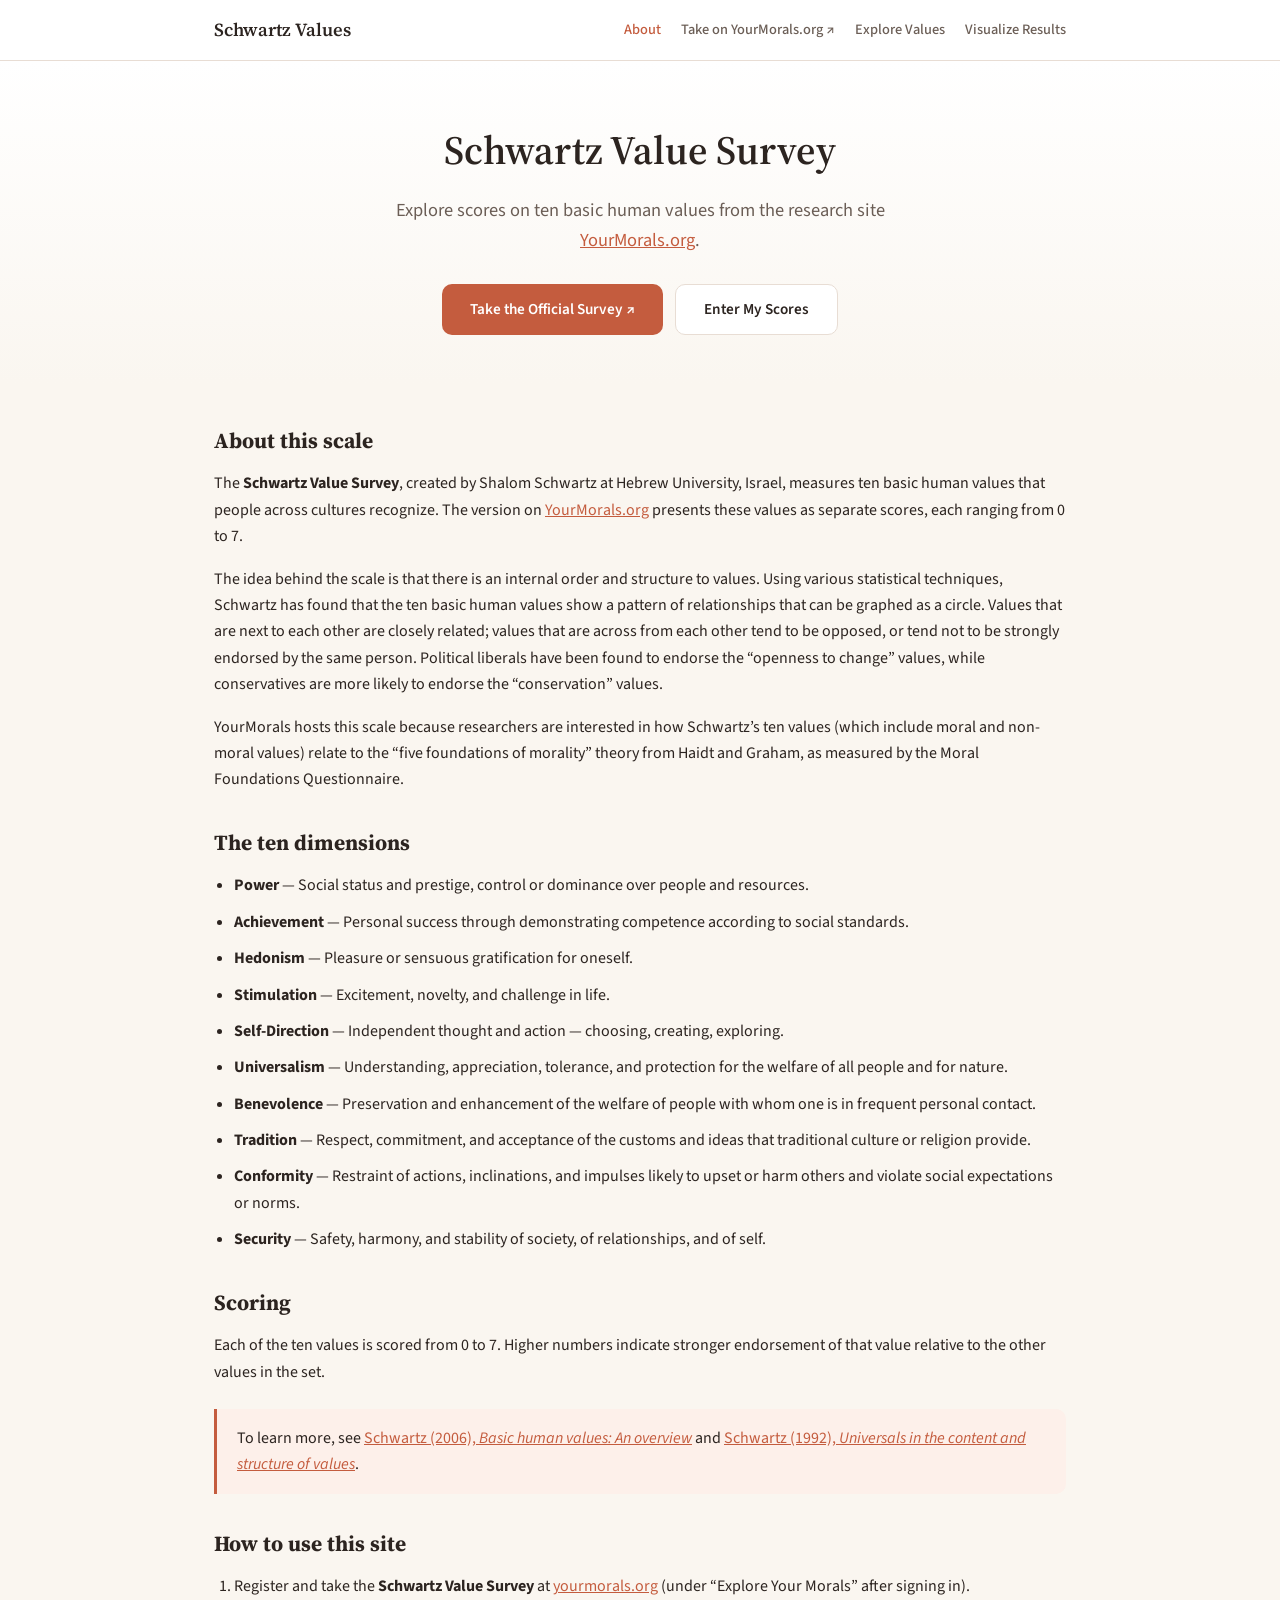
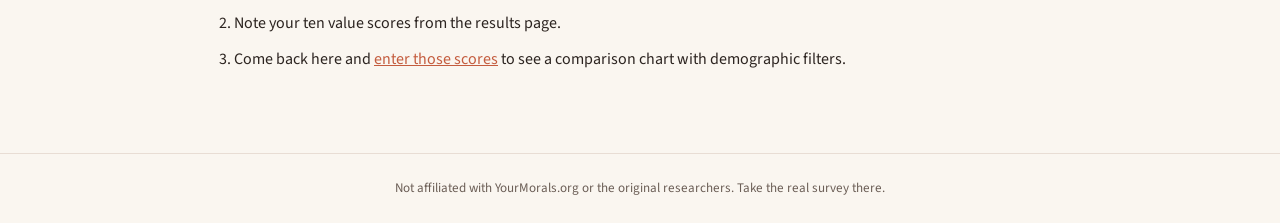
==== commit 97f3dc07: "Add files via upload" ====
--- a/index.html
+++ b/index.html
@@ -37,8 +37,8 @@
       <nav class="nav">
         <a href="index.html" class="nav-link active">About</a>
         <a href="https://www.yourmorals.org/" class="nav-link" target="_blank" rel="noopener">Take on YourMorals.org ↗</a>
+        <a href="values.html" class="nav-link">Explore Values</a>
         <a href="results.html" class="nav-link">Visualize Results</a>
-        <a href="values.html" class="nav-link">Explore Values</a>
       </nav>
     </div>
   </header>
--- a/styles.css
+++ b/styles.css
@@ -701,7 +701,7 @@
 }
 
 .schwartz-diagram-wrap {
-  max-width: 560px;
+  max-width: 780px;
   margin: 28px auto 0;
 }
 
@@ -857,6 +857,43 @@
 
 .value-tensions strong { color: var(--muted); }
 
+.ref-link {
+  font-size: 0.72em;
+  vertical-align: super;
+  color: var(--accent);
+  text-decoration: none;
+  font-weight: 700;
+  padding: 0 1px;
+}
+.ref-link:hover { text-decoration: underline; }
+
+.references-section {
+  margin-top: 48px;
+  padding-top: 24px;
+  border-top: 2px solid var(--border);
+}
+.references-section h2 {
+  font-family: 'Source Serif 4', Georgia, serif;
+  font-size: 1.1rem;
+  margin-bottom: 14px;
+}
+.references-list {
+  margin: 0 0 0 20px;
+  padding: 0;
+  font-size: 0.84rem;
+  color: var(--text);
+  line-height: 1.75;
+}
+.references-list li { margin-bottom: 8px; }
+.references-list a { color: var(--accent); }
+.back-ref {
+  font-size: 0.85em;
+  color: var(--muted);
+  text-decoration: none;
+  margin-left: 5px;
+}
+.back-ref:hover { color: var(--accent); }
+
 /* ---- end Values page ---- */
 
 @media (max-width: 900px) {
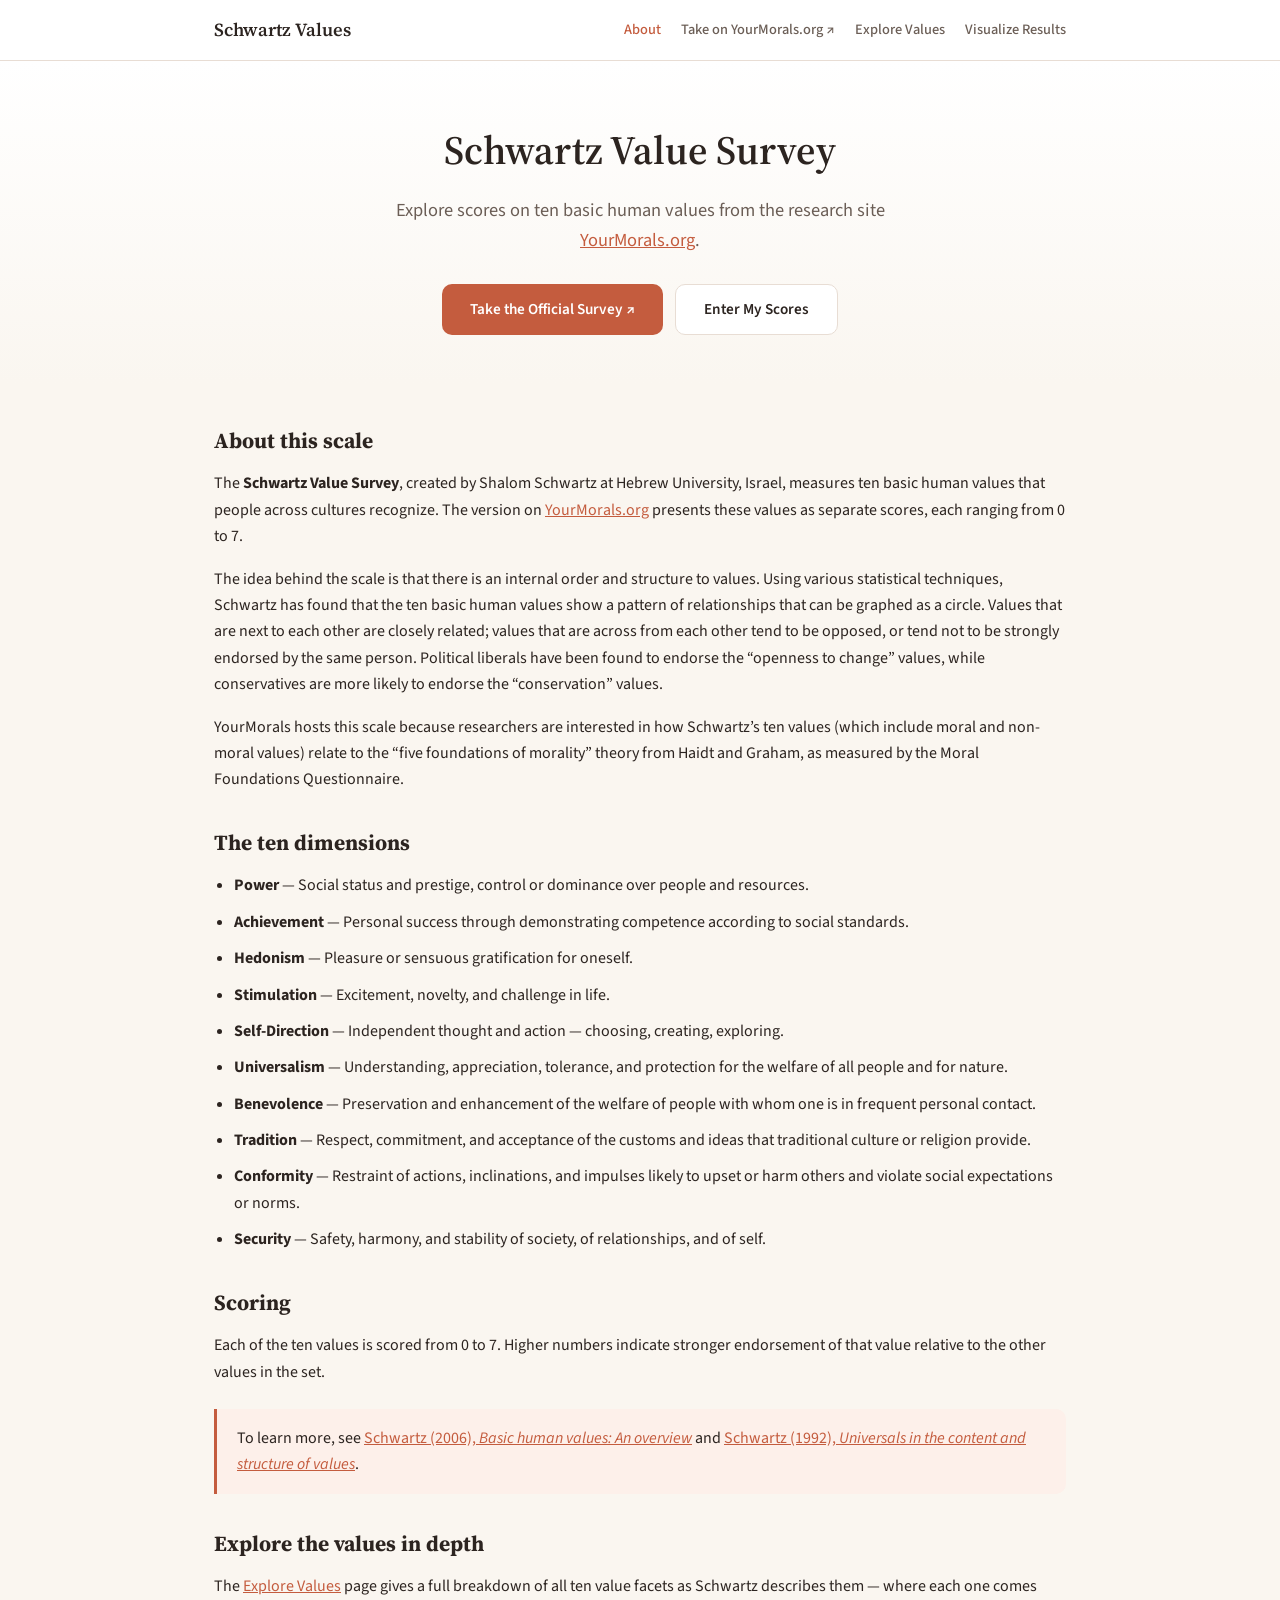
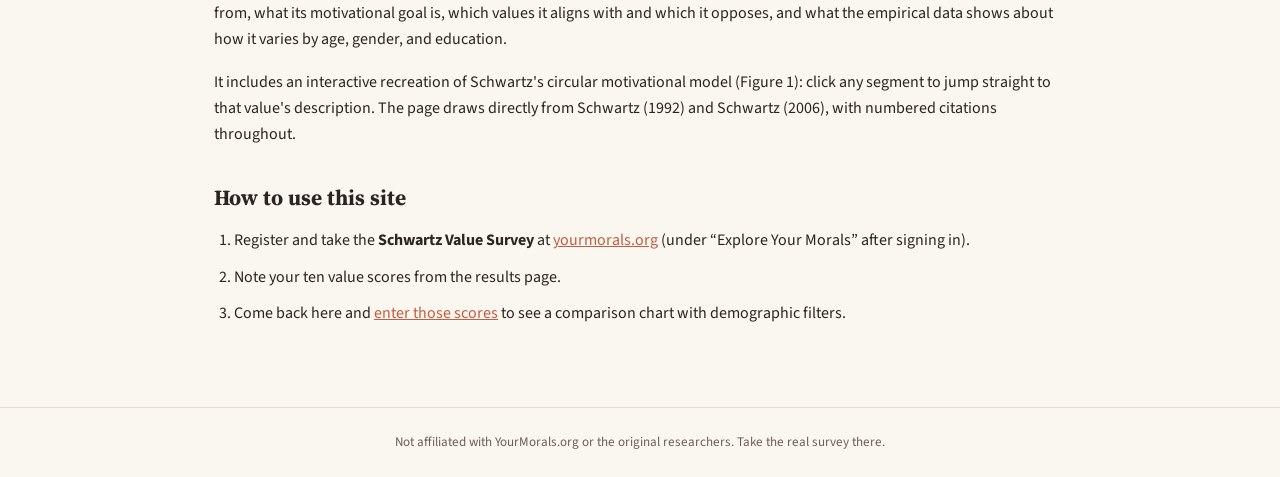
==== commit f7f41067: "Add files via upload" ====
--- a/index.html
+++ b/index.html
@@ -109,6 +109,19 @@
           </p>
         </div>
 
+        <h2>Explore the values in depth</h2>
+        <p>
+          The <a href="values.html">Explore Values</a> page gives a full breakdown of all ten value
+          facets as Schwartz describes them — where each one comes from, what its motivational goal
+          is, which values it aligns with and which it opposes, and what the empirical data shows
+          about how it varies by age, gender, and education.
+        </p>
+        <p>
+          It includes an interactive recreation of Schwartz's circular motivational model (Figure 1):
+          click any segment to jump straight to that value's description. The page draws directly
+          from Schwartz (1992) and Schwartz (2006), with numbered citations throughout.
+        </p>
+
         <h2>How to use this site</h2>
         <ol class="steps-list">
           <li>Register and take the <strong>Schwartz Value Survey</strong> at <a href="https://www.yourmorals.org/" target="_blank" rel="noopener">yourmorals.org</a> (under &ldquo;Explore Your Morals&rdquo; after signing in).</li>
